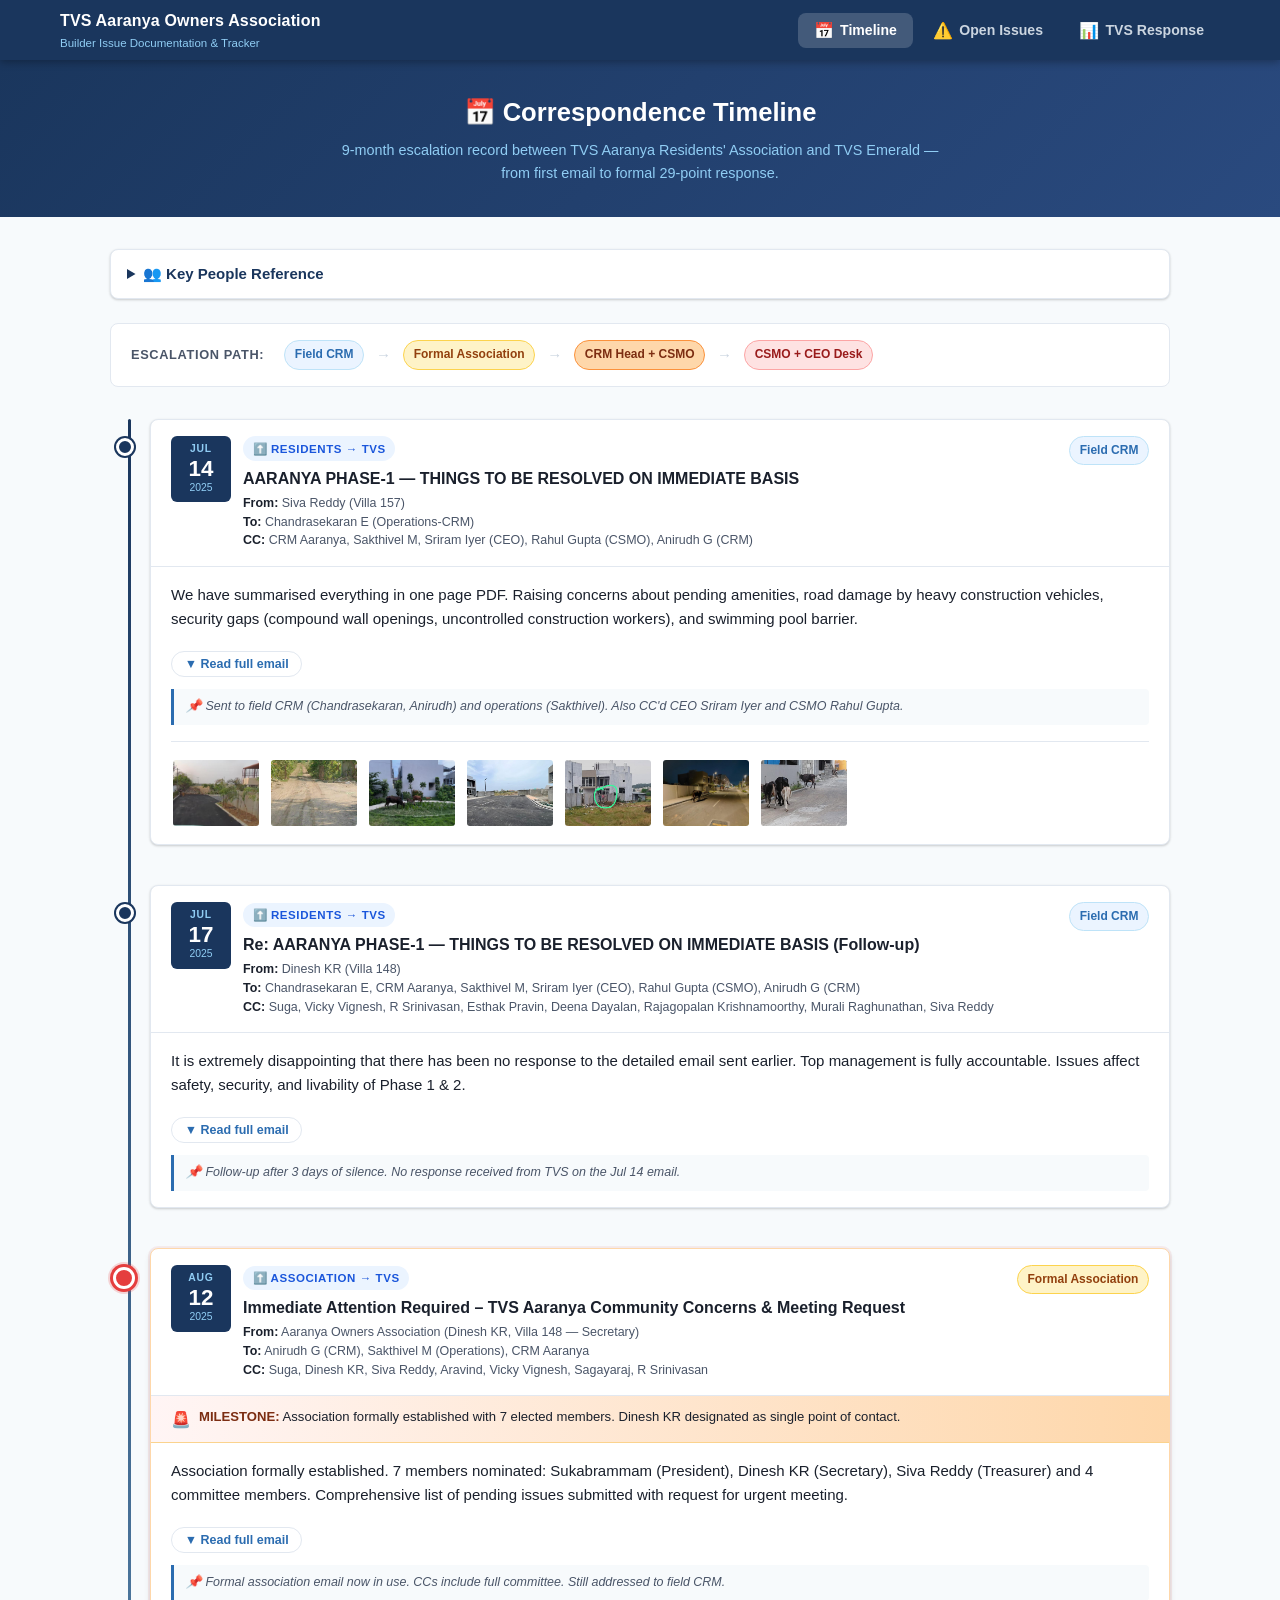
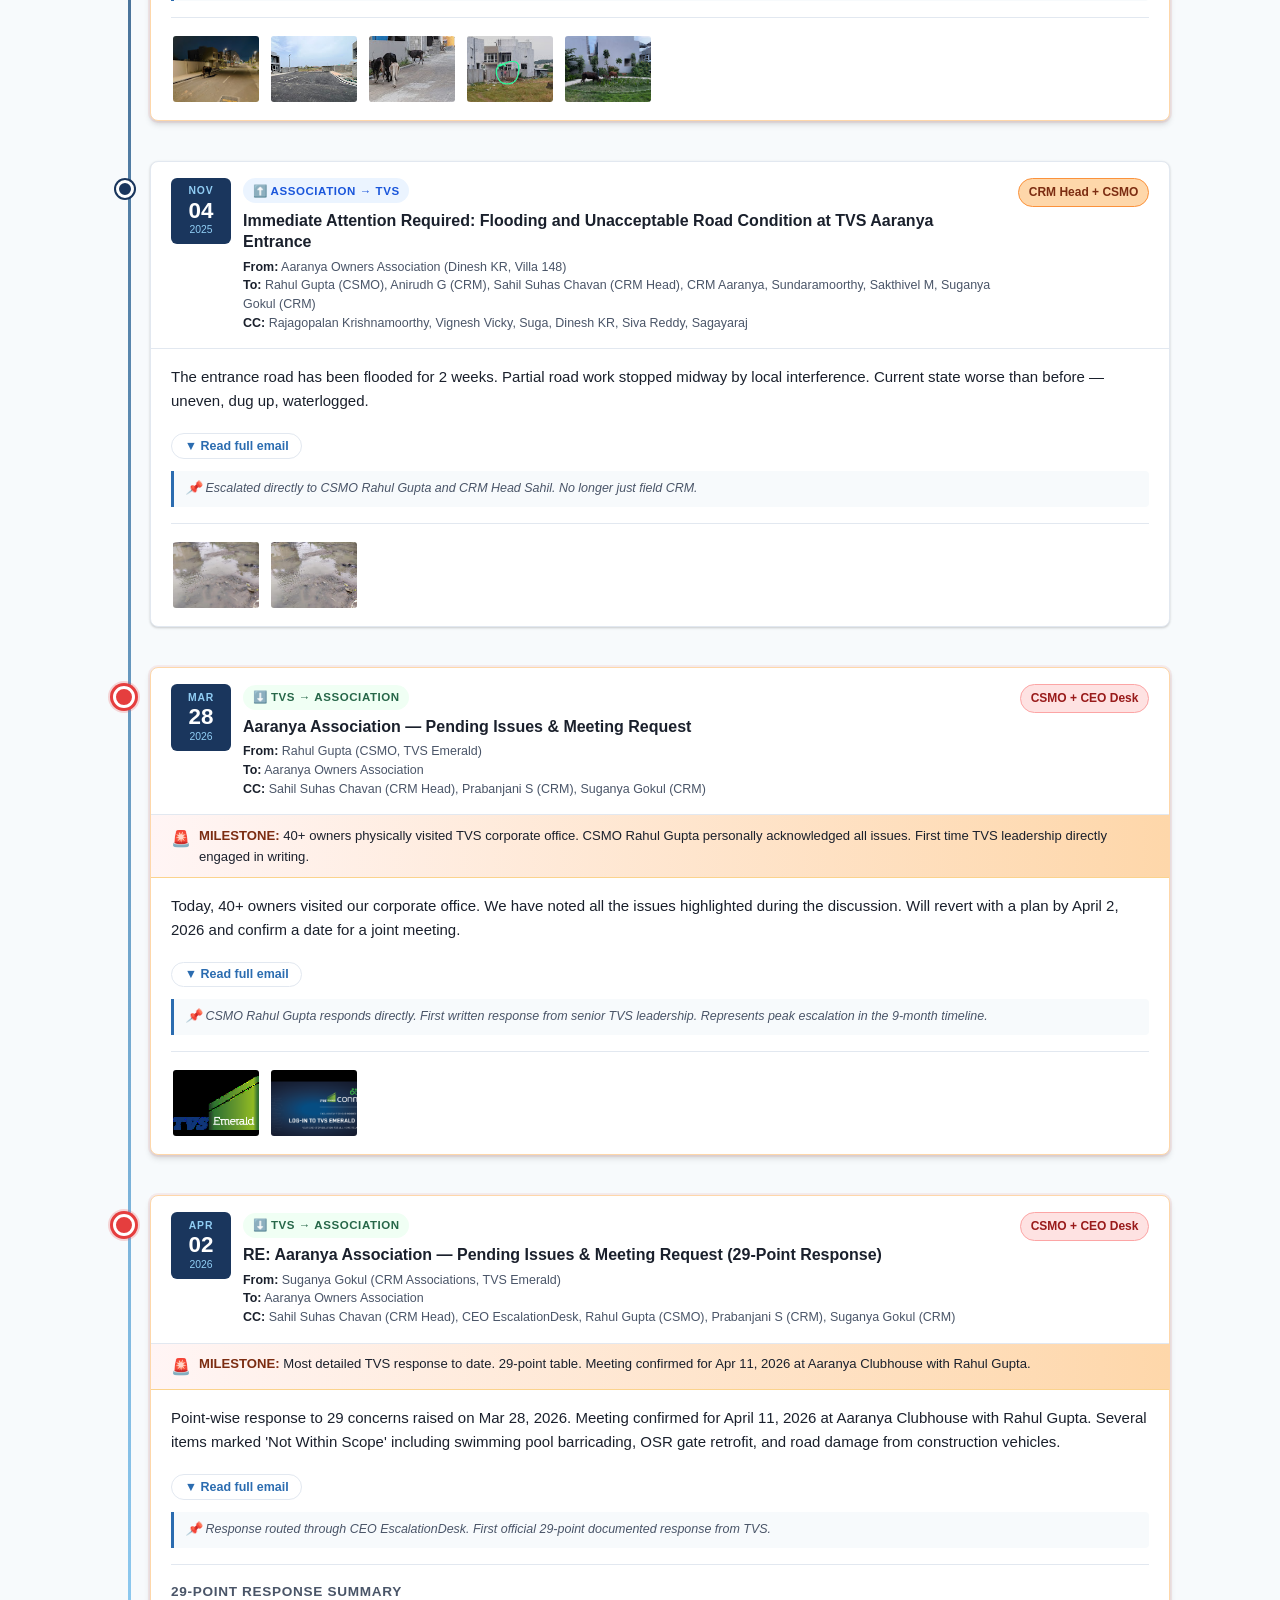
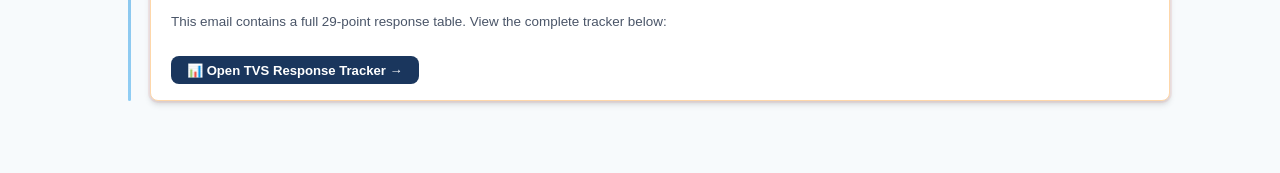
==== index.html @ 4ac0be0f "Initial site: TVS Aaranya Owners Association issue documentation - Email timeline view (6 emails, Ju" ====
<!DOCTYPE html>
<html lang="en">
<head>
  <meta charset="UTF-8">
  <meta name="viewport" content="width=device-width, initial-scale=1.0">
  <title>TVS Aaranya Owners Association — Issue Documentation</title>
  <meta name="description" content="Documentation of ongoing issues between TVS Aaranya Villa Owners Association and TVS Emerald (builder/developer).">
  <link rel="stylesheet" href="css/styles.css">
</head>
<body>

<!-- ═══════════════════════════════════════════════
     HEADER / NAVIGATION
═══════════════════════════════════════════════ -->
<header id="site-header">
  <div class="header-inner">
    <div class="site-logo">
      <span class="title">TVS Aaranya Owners Association</span>
      <span class="subtitle">Builder Issue Documentation &amp; Tracker</span>
    </div>
    <nav class="nav-tabs">
      <button class="nav-tab active" data-view="timeline-view">
        <span class="tab-icon">📅</span>
        <span class="tab-label">Timeline</span>
      </button>
      <button class="nav-tab" data-view="issues-view">
        <span class="tab-icon">⚠️</span>
        <span class="tab-label">Open Issues</span>
      </button>
      <button class="nav-tab" data-view="tracker-view">
        <span class="tab-icon">📊</span>
        <span class="tab-label">TVS Response</span>
      </button>
    </nav>
  </div>
</header>

<!-- ═══════════════════════════════════════════════
     VIEW 1: EMAIL TIMELINE
═══════════════════════════════════════════════ -->
<div id="timeline-view" class="view active">
  <div class="section-header">
    <h1>📅 Correspondence Timeline</h1>
    <p>9-month escalation record between TVS Aaranya Residents' Association and TVS Emerald — from first email to formal 29-point response.</p>
  </div>

  <div class="content-area">

    <!-- People Key -->
    <details style="margin-bottom:1.5rem;">
      <summary style="cursor:pointer;font-weight:700;color:var(--navy);padding:0.75rem 1rem;background:var(--white);border:1px solid var(--border);border-radius:var(--radius);box-shadow:var(--shadow);">
        👥 Key People Reference
      </summary>
      <div style="display:grid;grid-template-columns:1fr 1fr;gap:1rem;padding:1rem;background:var(--white);border:1px solid var(--border);border-top:none;border-radius:0 0 var(--radius) var(--radius);">
        <div>
          <p style="font-size:0.75rem;font-weight:700;text-transform:uppercase;letter-spacing:0.07em;color:var(--text-muted);margin-bottom:0.5rem;">TVS Emerald</p>
          <ul id="tvs-people-list" style="list-style:none;font-size:0.84rem;line-height:2;"></ul>
        </div>
        <div>
          <p style="font-size:0.75rem;font-weight:700;text-transform:uppercase;letter-spacing:0.07em;color:var(--text-muted);margin-bottom:0.5rem;">Aaranya Owners Association</p>
          <ul id="assoc-people-list" style="list-style:none;font-size:0.84rem;line-height:2;"></ul>
        </div>
      </div>
    </details>

    <!-- Escalation legend -->
    <div class="escalation-legend" id="escalation-legend"></div>

    <!-- Timeline entries -->
    <div class="timeline" id="timeline-container">
      <div class="empty-state">Loading timeline…</div>
    </div>

  </div>
</div>

<!-- ═══════════════════════════════════════════════
     VIEW 2: OPEN ISSUES
═══════════════════════════════════════════════ -->
<div id="issues-view" class="view">
  <div class="section-header">
    <h1>⚠️ Current Open Issues</h1>
    <p>11 documented issues with problem statements, requested fixes, photographic evidence, and TVS Emerald's official response status (Apr 2, 2026). Items with ⚠️ indicate broken commitments or position reversals.</p>
  </div>

  <div class="content-area">

    <!-- Legend -->
    <div style="display:flex;flex-wrap:wrap;gap:0.5rem;margin-bottom:1.5rem;align-items:center;">
      <span style="font-size:0.78rem;font-weight:700;color:var(--text-muted);text-transform:uppercase;letter-spacing:0.05em;">Status Key:</span>
      <span class="status-pill pill-completed">✅ Completed</span>
      <span class="status-pill pill-scheduled">📅 Scheduled</span>
      <span class="status-pill pill-pending">❓ To Be Confirmed</span>
      <span class="status-pill pill-rejected">🚫 Not Within Scope</span>
      <span style="background:#fff5f5;border:1.5px solid #fc8181;padding:0.15rem 0.5rem;border-radius:4px;font-size:0.72rem;font-weight:700;color:var(--red);">⚠️ Reversal Flag</span>
    </div>

    <div id="issues-container">
      <div class="empty-state">Loading issues…</div>
    </div>

  </div>
</div>

<!-- ═══════════════════════════════════════════════
     VIEW 3: TVS RESPONSE TRACKER
═══════════════════════════════════════════════ -->
<div id="tracker-view" class="view">
  <div class="section-header">
    <h1>📊 TVS Emerald — Official 29-Point Response Tracker</h1>
    <p id="tracker-response-date">Loading…</p>
  </div>

  <div class="content-area">

    <!-- Stats bar -->
    <div class="stats-bar">
      <div class="stat-item">
        <span class="stat-dot" style="background:var(--navy)"></span>
        <span class="stat-num" id="stat-total">—</span>
        <span class="stat-label">Total</span>
      </div>
      <div class="stat-item">
        <span class="stat-dot completed"></span>
        <span class="stat-num" id="stat-completed">—</span>
        <span class="stat-label">Completed</span>
      </div>
      <div class="stat-item">
        <span class="stat-dot scheduled"></span>
        <span class="stat-num" id="stat-scheduled">—</span>
        <span class="stat-label">Scheduled</span>
      </div>
      <div class="stat-item">
        <span class="stat-dot pending"></span>
        <span class="stat-num" id="stat-pending">—</span>
        <span class="stat-label">To Be Confirmed</span>
      </div>
      <div class="stat-item">
        <span class="stat-dot rejected"></span>
        <span class="stat-num" id="stat-rejected">—</span>
        <span class="stat-label">Rejected / Not In Scope</span>
      </div>
    </div>

    <!-- Filter controls -->
    <div class="tracker-controls">
      <span style="font-size:0.78rem;font-weight:700;color:var(--text-muted);text-transform:uppercase;letter-spacing:0.05em;">Filter:</span>
      <button class="filter-btn active" data-filter="all">All (29)</button>
      <button class="filter-btn filter-completed" data-filter="completed">✅ Completed</button>
      <button class="filter-btn filter-scheduled" data-filter="scheduled">📅 Scheduled</button>
      <button class="filter-btn filter-pending" data-filter="pending">❓ To Be Confirmed</button>
      <button class="filter-btn filter-rejected" data-filter="rejected">🚫 Not Within Scope</button>
    </div>

    <!-- Reversal callout -->
    <div style="background:var(--red-bg);border:1.5px solid var(--red-border);border-radius:var(--radius);padding:0.85rem 1rem;margin-bottom:1.25rem;font-size:0.85rem;line-height:1.6;">
      <strong style="color:var(--red);">⚠️ Reversal Items (5):</strong> Items #9 (Compound wall height), #16 (Swimming pool barricading), #26 (Construction vehicle road damage), #27 (OSR gate retrofit), #28 (OSR 2 park fencing) — all marked Not Within Scope despite being previously discussed, acknowledged, or explicitly agreed in meetings. Rows are highlighted in red below.
    </div>

    <!-- Table -->
    <div class="tracker-table-wrap">
      <table class="tracker-table">
        <thead>
          <tr>
            <th class="sortable" data-col="slNo" style="width:50px;">Sl.No <span class="sort-icon">⇅</span></th>
            <th class="sortable" data-col="concern">Concern <span class="sort-icon">⇅</span></th>
            <th>TVS Response</th>
            <th class="sortable" data-col="timeline" style="width:130px;">Timeline <span class="sort-icon">⇅</span></th>
            <th class="sortable" data-col="status" style="width:150px;">Status <span class="sort-icon">⇅</span></th>
          </tr>
        </thead>
        <tbody id="tracker-tbody">
          <tr><td colspan="5" class="empty-state">Loading tracker…</td></tr>
        </tbody>
      </table>
    </div>

    <div style="margin-top:1.25rem;font-size:0.78rem;color:var(--text-muted);font-style:italic;">
      Response from: Suganya Gokul, CRM Associations, TVS Emerald | 📍 4th Floor, Ispahani Centre, Nungambakkam High Rd, Chennai 600034 | 📞 +91 9677032200
    </div>

  </div>
</div>

<!-- ═══════════════════════════════════════════════
     LIGHTBOX
═══════════════════════════════════════════════ -->
<div class="lightbox-overlay" id="lightbox">
  <button class="lightbox-close" id="lb-close" aria-label="Close">✕</button>
  <button class="lightbox-nav lightbox-prev" id="lb-prev" aria-label="Previous">‹</button>
  <img class="lightbox-img" id="lb-img" src="" alt="Photo">
  <p class="lightbox-caption" id="lb-caption"></p>
  <button class="lightbox-nav lightbox-next" id="lb-next" aria-label="Next">›</button>
</div>

<!-- ═══════════════════════════════════════════════
     SCRIPTS
═══════════════════════════════════════════════ -->
<script src="js/app.js"></script>
<script src="js/timeline.js"></script>
<script src="js/issues.js"></script>
<script src="js/tracker.js"></script>
<script>
  // Initialize all modules on load
  window.addEventListener('DOMContentLoaded', () => {
    initTimeline();
    initIssues();
    initTracker();
  });
</script>

</body>
</html>
---- css/styles.css ----
/* =====================================================
   TVS Aaranya Owners Association — Issue Documentation
   ===================================================== */

:root {
  --navy: #1a365d;
  --navy-light: #2a4a7f;
  --navy-dark: #0f2440;
  --blue-accent: #2b6cb0;
  --teal: #2c7a7b;
  --green: #276749;
  --green-bg: #f0fff4;
  --green-border: #68d391;
  --blue-bg: #ebf8ff;
  --blue-border: #63b3ed;
  --yellow-bg: #fffbeb;
  --yellow-border: #f6ad55;
  --red: #c53030;
  --red-bg: #fff5f5;
  --red-border: #fc8181;
  --orange: #c05621;
  --orange-bg: #fffaf0;
  --orange-border: #fbd38d;
  --text: #1a202c;
  --text-muted: #4a5568;
  --text-light: #718096;
  --border: #e2e8f0;
  --bg: #f7fafc;
  --white: #ffffff;
  --shadow: 0 1px 3px rgba(0,0,0,0.12), 0 1px 2px rgba(0,0,0,0.08);
  --shadow-md: 0 4px 6px rgba(0,0,0,0.1), 0 2px 4px rgba(0,0,0,0.06);
  --shadow-lg: 0 10px 15px rgba(0,0,0,0.1), 0 4px 6px rgba(0,0,0,0.05);
  --radius: 8px;
  --font: -apple-system, BlinkMacSystemFont, 'Segoe UI', Roboto, 'Helvetica Neue', Arial, sans-serif;
}

*, *::before, *::after { box-sizing: border-box; margin: 0; padding: 0; }

html { scroll-behavior: smooth; }

body {
  font-family: var(--font);
  font-size: 15px;
  line-height: 1.6;
  color: var(--text);
  background: var(--bg);
}

/* ── HEADER / NAV ── */
#site-header {
  position: sticky;
  top: 0;
  z-index: 100;
  background: var(--navy);
  box-shadow: 0 2px 8px rgba(0,0,0,0.3);
}

.header-inner {
  max-width: 1200px;
  margin: 0 auto;
  padding: 0 1.25rem;
  display: flex;
  align-items: center;
  gap: 1.5rem;
  min-height: 60px;
}

.site-logo {
  display: flex;
  flex-direction: column;
  flex-shrink: 0;
}

.site-logo .title {
  font-size: 1rem;
  font-weight: 700;
  color: #fff;
  white-space: nowrap;
  letter-spacing: 0.01em;
}

.site-logo .subtitle {
  font-size: 0.72rem;
  color: #90cdf4;
  white-space: nowrap;
}

.nav-tabs {
  display: flex;
  gap: 0.25rem;
  margin-left: auto;
}

.nav-tab {
  display: flex;
  align-items: center;
  gap: 0.4rem;
  padding: 0.5rem 1rem;
  border-radius: var(--radius);
  font-size: 0.88rem;
  font-weight: 600;
  color: #cbd5e0;
  cursor: pointer;
  border: none;
  background: transparent;
  transition: background 0.15s, color 0.15s;
  white-space: nowrap;
}

.nav-tab:hover { background: rgba(255,255,255,0.1); color: #fff; }
.nav-tab.active { background: rgba(255,255,255,0.18); color: #fff; }
.nav-tab .tab-icon { font-size: 1rem; }

/* ── VIEWS ── */
.view { display: none; }
.view.active { display: block; }

/* ── PAGE SECTIONS ── */
.section-header {
  background: linear-gradient(135deg, var(--navy) 0%, var(--navy-light) 100%);
  color: #fff;
  padding: 2rem 1.25rem;
  text-align: center;
}

.section-header h1 { font-size: 1.6rem; font-weight: 700; margin-bottom: 0.4rem; }
.section-header p { color: #90cdf4; font-size: 0.9rem; max-width: 600px; margin: 0 auto; }

.content-area { max-width: 1100px; margin: 0 auto; padding: 2rem 1.25rem; }

/* ── TIMELINE ── */
.escalation-legend {
  background: var(--white);
  border: 1px solid var(--border);
  border-radius: var(--radius);
  padding: 1rem 1.25rem;
  margin-bottom: 2rem;
  display: flex;
  flex-wrap: wrap;
  gap: 0.75rem;
  align-items: center;
}

.escalation-legend .legend-title {
  font-size: 0.8rem;
  font-weight: 700;
  color: var(--text-muted);
  text-transform: uppercase;
  letter-spacing: 0.05em;
  margin-right: 0.5rem;
}

.esc-badge {
  display: inline-flex;
  align-items: center;
  gap: 0.3rem;
  padding: 0.25rem 0.6rem;
  border-radius: 999px;
  font-size: 0.75rem;
  font-weight: 600;
}

.esc-1 { background: #ebf4ff; color: #2b6cb0; border: 1px solid #bee3f8; }
.esc-2 { background: #fef3c7; color: #92400e; border: 1px solid #fcd34d; }
.esc-3 { background: #fed7aa; color: #7c2d12; border: 1px solid #fb923c; }
.esc-4 { background: #fee2e2; color: #991b1b; border: 1px solid #fca5a5; }

.timeline {
  position: relative;
  padding-left: 2.5rem;
}

.timeline::before {
  content: '';
  position: absolute;
  left: 1.1rem;
  top: 0;
  bottom: 0;
  width: 3px;
  background: linear-gradient(to bottom, var(--navy) 0%, #90cdf4 100%);
  border-radius: 2px;
}

.timeline-entry {
  position: relative;
  margin-bottom: 2.5rem;
}

.timeline-dot {
  position: absolute;
  left: -2.1rem;
  top: 1.2rem;
  width: 18px;
  height: 18px;
  border-radius: 50%;
  background: var(--navy);
  border: 3px solid var(--white);
  box-shadow: 0 0 0 2px var(--navy);
  z-index: 1;
}

.timeline-entry.milestone .timeline-dot {
  width: 22px;
  height: 22px;
  left: -2.3rem;
  background: #e53e3e;
  box-shadow: 0 0 0 3px #e53e3e, 0 0 0 5px rgba(229,62,62,0.2);
}

.timeline-card {
  background: var(--white);
  border: 1px solid var(--border);
  border-radius: var(--radius);
  box-shadow: var(--shadow);
  overflow: hidden;
  transition: box-shadow 0.2s;
}

.timeline-card:hover { box-shadow: var(--shadow-md); }

.timeline-entry.milestone .timeline-card {
  border-color: #fed7aa;
  box-shadow: 0 0 0 2px rgba(229,62,62,0.08), var(--shadow-md);
}

.card-header {
  padding: 1rem 1.25rem;
  border-bottom: 1px solid var(--border);
  display: flex;
  flex-wrap: wrap;
  gap: 0.75rem;
  align-items: flex-start;
}

.date-badge {
  display: inline-flex;
  flex-direction: column;
  align-items: center;
  background: var(--navy);
  color: #fff;
  padding: 0.35rem 0.6rem;
  border-radius: 6px;
  min-width: 60px;
  text-align: center;
  flex-shrink: 0;
}

.date-badge .month { font-size: 0.65rem; font-weight: 700; text-transform: uppercase; letter-spacing: 0.08em; color: #90cdf4; }
.date-badge .day { font-size: 1.4rem; font-weight: 800; line-height: 1; }
.date-badge .year { font-size: 0.65rem; color: #90cdf4; }

.card-meta { flex: 1; min-width: 200px; }

.direction-badge {
  display: inline-flex;
  align-items: center;
  gap: 0.3rem;
  padding: 0.2rem 0.6rem;
  border-radius: 999px;
  font-size: 0.72rem;
  font-weight: 700;
  text-transform: uppercase;
  letter-spacing: 0.05em;
  margin-bottom: 0.4rem;
}

.dir-residents { background: #ebf4ff; color: #1a56db; }
.dir-tvs { background: #f0fff4; color: #276749; }

.card-subject {
  font-size: 1rem;
  font-weight: 700;
  color: var(--text);
  line-height: 1.35;
  margin-bottom: 0.3rem;
}

.card-participants {
  font-size: 0.78rem;
  color: var(--text-muted);
  line-height: 1.5;
}

.card-participants span { font-weight: 600; color: var(--text); }

.escalation-indicator {
  align-self: flex-start;
  flex-shrink: 0;
}

.milestone-banner {
  background: linear-gradient(90deg, #fff5f5 0%, #fed7aa 100%);
  border-bottom: 1px solid #fbd38d;
  padding: 0.6rem 1.25rem;
  display: flex;
  align-items: flex-start;
  gap: 0.5rem;
  font-size: 0.82rem;
}

.milestone-banner .milestone-icon { font-size: 1rem; flex-shrink: 0; margin-top: 0.05rem; }
.milestone-banner strong { color: #7c2d12; }

.card-body { padding: 1rem 1.25rem; }

.email-preview { color: var(--text); margin-bottom: 0.75rem; }
.email-preview.collapsed { display: -webkit-box; -webkit-line-clamp: 3; -webkit-box-orient: vertical; overflow: hidden; }

.email-full { display: none; }
.email-full.open { display: block; }

.email-paragraph {
  margin-bottom: 0.75rem;
  font-size: 0.9rem;
  line-height: 1.65;
  color: var(--text);
}

.email-paragraph:last-child { margin-bottom: 0; }

.expand-btn {
  background: none;
  border: 1px solid var(--border);
  padding: 0.3rem 0.8rem;
  border-radius: 999px;
  font-size: 0.78rem;
  font-weight: 600;
  color: var(--blue-accent);
  cursor: pointer;
  transition: background 0.15s;
  margin-top: 0.5rem;
}

.expand-btn:hover { background: var(--blue-bg); }

.escalation-note {
  font-size: 0.78rem;
  color: var(--text-muted);
  font-style: italic;
  margin-top: 0.75rem;
  padding: 0.5rem 0.75rem;
  background: var(--bg);
  border-left: 3px solid var(--blue-accent);
  border-radius: 0 4px 4px 0;
}

/* Photo gallery */
.photo-gallery {
  display: flex;
  flex-wrap: wrap;
  gap: 0.5rem;
  margin-top: 1rem;
  padding-top: 1rem;
  border-top: 1px solid var(--border);
}

.photo-thumb {
  width: 90px;
  height: 70px;
  object-fit: cover;
  border-radius: 5px;
  cursor: pointer;
  border: 2px solid transparent;
  transition: border-color 0.15s, transform 0.15s;
}

.photo-thumb:hover { border-color: var(--blue-accent); transform: scale(1.05); }

/* APR 2 RESPONSE TABLE in timeline */
.response-table-preview {
  margin-top: 1rem;
  padding-top: 1rem;
  border-top: 1px solid var(--border);
}

.response-table-preview h4 {
  font-size: 0.85rem;
  font-weight: 700;
  color: var(--text-muted);
  text-transform: uppercase;
  letter-spacing: 0.05em;
  margin-bottom: 0.5rem;
}

.mini-table { width: 100%; border-collapse: collapse; font-size: 0.82rem; }
.mini-table th {
  background: var(--navy);
  color: #fff;
  padding: 0.5rem 0.6rem;
  text-align: left;
  font-weight: 600;
}

.mini-table td { padding: 0.45rem 0.6rem; border-bottom: 1px solid var(--border); vertical-align: top; }
.mini-table tr:last-child td { border-bottom: none; }
.mini-table tr:nth-child(even) td { background: var(--bg); }

.view-full-tracker {
  display: inline-flex;
  align-items: center;
  gap: 0.4rem;
  margin-top: 0.75rem;
  padding: 0.4rem 1rem;
  background: var(--navy);
  color: #fff;
  border: none;
  border-radius: var(--radius);
  font-size: 0.82rem;
  font-weight: 600;
  cursor: pointer;
  text-decoration: none;
  transition: background 0.15s;
}

.view-full-tracker:hover { background: var(--navy-light); }

/* ── ISSUES VIEW ── */
.issues-grid { display: grid; grid-template-columns: 1fr; gap: 1.5rem; }

.issue-card {
  background: var(--white);
  border: 1px solid var(--border);
  border-radius: var(--radius);
  box-shadow: var(--shadow);
  overflow: hidden;
}

.issue-card-header {
  padding: 0.9rem 1.25rem;
  background: var(--navy);
  color: #fff;
  display: flex;
  align-items: center;
  gap: 0.75rem;
}

.issue-number {
  display: flex;
  align-items: center;
  justify-content: center;
  width: 36px;
  height: 36px;
  background: rgba(255,255,255,0.2);
  border-radius: 50%;
  font-size: 1rem;
  font-weight: 800;
  flex-shrink: 0;
}

.issue-title { font-size: 1rem; font-weight: 700; line-height: 1.3; }
.issue-category {
  margin-left: auto;
  background: rgba(255,255,255,0.15);
  padding: 0.15rem 0.5rem;
  border-radius: 999px;
  font-size: 0.7rem;
  font-weight: 600;
  text-transform: uppercase;
  letter-spacing: 0.05em;
  flex-shrink: 0;
}

.issue-card-body { padding: 1.25rem; }

.problem-section, .fix-section { margin-bottom: 1rem; }

.section-label {
  font-size: 0.72rem;
  font-weight: 700;
  text-transform: uppercase;
  letter-spacing: 0.08em;
  color: var(--text-muted);
  margin-bottom: 0.35rem;
}

.problem-text { font-size: 0.9rem; line-height: 1.65; color: var(--text); }

.fix-box {
  background: var(--blue-bg);
  border: 1px solid var(--blue-border);
  border-radius: 6px;
  padding: 0.75rem 1rem;
  font-size: 0.88rem;
  line-height: 1.6;
  color: #1a365d;
}

.tvs-response-box {
  border-radius: 6px;
  padding: 0.75rem 1rem;
  font-size: 0.85rem;
  line-height: 1.6;
  margin-top: 1rem;
}

.tvs-response-box.status-completed { background: var(--green-bg); border: 1px solid var(--green-border); }
.tvs-response-box.status-scheduled { background: var(--blue-bg); border: 1px solid var(--blue-border); }
.tvs-response-box.status-pending { background: var(--yellow-bg); border: 1px solid var(--yellow-border); }
.tvs-response-box.status-rejected { background: var(--red-bg); border: 1px solid var(--red-border); }

.tvs-response-header {
  display: flex;
  align-items: center;
  gap: 0.5rem;
  margin-bottom: 0.4rem;
}

.tvs-response-header .tvs-label {
  font-size: 0.72rem;
  font-weight: 700;
  text-transform: uppercase;
  letter-spacing: 0.07em;
}

.status-pill {
  display: inline-flex;
  align-items: center;
  gap: 0.25rem;
  padding: 0.15rem 0.5rem;
  border-radius: 999px;
  font-size: 0.72rem;
  font-weight: 700;
}

.pill-completed { background: #c6f6d5; color: #276749; }
.pill-scheduled { background: #bee3f8; color: #1a56db; }
.pill-pending { background: #fef3c7; color: #92400e; }
.pill-rejected { background: #fed7d7; color: #c53030; }

.reversal-flag {
  background: #fff5f5;
  border: 2px solid #fc8181;
  border-radius: 6px;
  padding: 0.75rem 1rem;
  margin-top: 0.75rem;
  font-size: 0.84rem;
  line-height: 1.6;
  color: var(--red);
}

.reversal-flag .reversal-header {
  display: flex;
  align-items: center;
  gap: 0.4rem;
  font-weight: 700;
  margin-bottom: 0.3rem;
  font-size: 0.85rem;
}

.reversal-flag .reversal-icon { font-size: 1rem; }

/* ── TRACKER VIEW ── */
.tracker-controls {
  display: flex;
  flex-wrap: wrap;
  gap: 0.75rem;
  align-items: center;
  margin-bottom: 1.5rem;
}

.filter-btn {
  padding: 0.4rem 0.9rem;
  border-radius: 999px;
  border: 1.5px solid var(--border);
  background: var(--white);
  font-size: 0.82rem;
  font-weight: 600;
  cursor: pointer;
  transition: all 0.15s;
  color: var(--text-muted);
}

.filter-btn:hover { border-color: var(--blue-accent); color: var(--blue-accent); }
.filter-btn.active { background: var(--navy); border-color: var(--navy); color: #fff; }
.filter-btn.filter-completed.active { background: var(--green); border-color: var(--green); }
.filter-btn.filter-scheduled.active { background: var(--blue-accent); border-color: var(--blue-accent); }
.filter-btn.filter-pending.active { background: #d97706; border-color: #d97706; }
.filter-btn.filter-rejected.active { background: var(--red); border-color: var(--red); }

.stats-bar {
  display: flex;
  flex-wrap: wrap;
  gap: 0.75rem;
  margin-bottom: 1.5rem;
  padding: 0.9rem 1.1rem;
  background: var(--white);
  border: 1px solid var(--border);
  border-radius: var(--radius);
  box-shadow: var(--shadow);
}

.stat-item {
  display: flex;
  align-items: center;
  gap: 0.4rem;
  font-size: 0.85rem;
}

.stat-dot {
  width: 10px;
  height: 10px;
  border-radius: 50%;
  flex-shrink: 0;
}

.stat-dot.completed { background: var(--green); }
.stat-dot.scheduled { background: var(--blue-accent); }
.stat-dot.pending { background: #d97706; }
.stat-dot.rejected { background: var(--red); }

.stat-num { font-weight: 800; font-size: 1.1rem; }
.stat-label { color: var(--text-muted); }

.tracker-table-wrap { overflow-x: auto; border-radius: var(--radius); border: 1px solid var(--border); box-shadow: var(--shadow); }

.tracker-table {
  width: 100%;
  border-collapse: collapse;
  background: var(--white);
  font-size: 0.85rem;
}

.tracker-table thead th {
  background: var(--navy);
  color: #fff;
  padding: 0.7rem 0.9rem;
  text-align: left;
  font-weight: 700;
  font-size: 0.8rem;
  text-transform: uppercase;
  letter-spacing: 0.04em;
  position: sticky;
  top: 60px;
  white-space: nowrap;
}

.tracker-table thead th.sortable { cursor: pointer; user-select: none; }
.tracker-table thead th.sortable:hover { background: var(--navy-light); }
.sort-icon { margin-left: 0.3rem; opacity: 0.6; font-size: 0.75rem; }

.tracker-table tbody tr { transition: background 0.1s; }
.tracker-table tbody tr:hover td { background: #f0f4f8; }
.tracker-table tbody td { padding: 0.65rem 0.9rem; border-bottom: 1px solid var(--border); vertical-align: top; line-height: 1.5; }
.tracker-table tbody tr:last-child td { border-bottom: none; }

.tracker-table td.col-no { width: 40px; font-weight: 700; color: var(--text-muted); text-align: center; }
.tracker-table td.col-concern { font-weight: 600; color: var(--text); }
.tracker-table td.col-response { color: var(--text-muted); max-width: 300px; }
.tracker-table td.col-timeline { white-space: nowrap; color: var(--text-muted); font-size: 0.8rem; }

.tracker-row.status-completed td { }
.tracker-row.status-rejected td.col-no { border-left: 3px solid var(--red); }
.tracker-row.has-reversal td { background: #fff5f5 !important; }
.tracker-row.has-reversal td.col-no { border-left: 3px solid var(--red); }

.reversal-mini {
  display: inline-flex;
  align-items: center;
  gap: 0.25rem;
  background: #fed7d7;
  color: var(--red);
  padding: 0.15rem 0.45rem;
  border-radius: 4px;
  font-size: 0.7rem;
  font-weight: 700;
  margin-top: 0.3rem;
}

.issue-link {
  display: inline-flex;
  align-items: center;
  gap: 0.2rem;
  font-size: 0.75rem;
  color: var(--blue-accent);
  text-decoration: none;
  cursor: pointer;
  margin-top: 0.2rem;
  font-weight: 600;
}

.issue-link:hover { text-decoration: underline; }

.tracker-row[hidden] { display: none; }

/* ── EVIDENCE GALLERY ── */
.evidence-gallery-section {
  margin-top: 3rem;
  padding-top: 2rem;
  border-top: 2px solid var(--border);
}

.evidence-gallery-section h2 {
  font-size: 1.2rem;
  font-weight: 700;
  color: var(--navy);
  margin-bottom: 0.5rem;
}

.evidence-gallery-section p {
  color: var(--text-muted);
  font-size: 0.88rem;
  margin-bottom: 1.25rem;
}

.evidence-grid {
  display: grid;
  grid-template-columns: repeat(auto-fill, minmax(140px, 1fr));
  gap: 0.75rem;
}

.evidence-thumb {
  width: 100%;
  aspect-ratio: 4/3;
  object-fit: cover;
  border-radius: 6px;
  cursor: pointer;
  border: 2px solid transparent;
  transition: border-color 0.15s, transform 0.15s;
}

.evidence-thumb:hover { border-color: var(--blue-accent); transform: scale(1.03); }

/* ── LIGHTBOX ── */
.lightbox-overlay {
  display: none;
  position: fixed;
  inset: 0;
  background: rgba(0,0,0,0.9);
  z-index: 1000;
  align-items: center;
  justify-content: center;
  flex-direction: column;
}

.lightbox-overlay.open { display: flex; }

.lightbox-img {
  max-width: 92vw;
  max-height: 85vh;
  object-fit: contain;
  border-radius: 4px;
  box-shadow: 0 20px 60px rgba(0,0,0,0.5);
}

.lightbox-caption {
  color: rgba(255,255,255,0.8);
  font-size: 0.85rem;
  margin-top: 0.75rem;
  text-align: center;
  max-width: 90vw;
}

.lightbox-close {
  position: absolute;
  top: 1rem;
  right: 1.25rem;
  background: rgba(255,255,255,0.15);
  border: none;
  color: #fff;
  font-size: 1.5rem;
  width: 40px;
  height: 40px;
  border-radius: 50%;
  cursor: pointer;
  display: flex;
  align-items: center;
  justify-content: center;
  transition: background 0.15s;
}

.lightbox-close:hover { background: rgba(255,255,255,0.3); }

.lightbox-nav {
  position: absolute;
  top: 50%;
  transform: translateY(-50%);
  background: rgba(255,255,255,0.15);
  border: none;
  color: #fff;
  font-size: 1.5rem;
  width: 48px;
  height: 48px;
  border-radius: 50%;
  cursor: pointer;
  display: flex;
  align-items: center;
  justify-content: center;
  transition: background 0.15s;
}

.lightbox-nav:hover { background: rgba(255,255,255,0.3); }
.lightbox-prev { left: 1rem; }
.lightbox-next { right: 1rem; }

/* ── BADGES / MISC ── */
.raised-since {
  display: inline-flex;
  align-items: center;
  gap: 0.25rem;
  font-size: 0.72rem;
  color: var(--text-light);
  margin-top: 0.5rem;
}

.divider { height: 1px; background: var(--border); margin: 1rem 0; }

.empty-state {
  padding: 3rem 1rem;
  text-align: center;
  color: var(--text-muted);
}

/* ── PRINT STYLES ── */
@media print {
  #site-header { position: relative; }
  .nav-tabs { display: none; }
  .view { display: block !important; page-break-after: always; }
  .lightbox-overlay { display: none !important; }
  .expand-btn { display: none; }
  .email-preview.collapsed { display: block; -webkit-line-clamp: unset; }
  .email-full { display: block !important; }
  .tracker-table thead th { background: var(--navy) !important; color: #000 !important; }
  body { font-size: 11pt; }
}

/* ── RESPONSIVE ── */
@media (max-width: 768px) {
  .header-inner { padding: 0 1rem; }
  .site-logo .title { font-size: 0.88rem; }
  .nav-tab { padding: 0.4rem 0.6rem; font-size: 0.78rem; }
  .nav-tab .tab-label { display: none; }
  .timeline { padding-left: 1.75rem; }
  .card-header { flex-direction: column; }
  .escalation-indicator { align-self: flex-start; }
  .content-area { padding: 1.25rem 1rem; }
  .photo-thumb { width: 75px; height: 60px; }
  .tracker-table { font-size: 0.78rem; }
  .tracker-table td.col-response { max-width: 180px; }
}

@media (max-width: 480px) {
  .section-header h1 { font-size: 1.2rem; }
  .nav-tab .tab-icon { font-size: 1.1rem; }
  .stats-bar { gap: 0.5rem; }
  .stat-num { font-size: 0.95rem; }
}
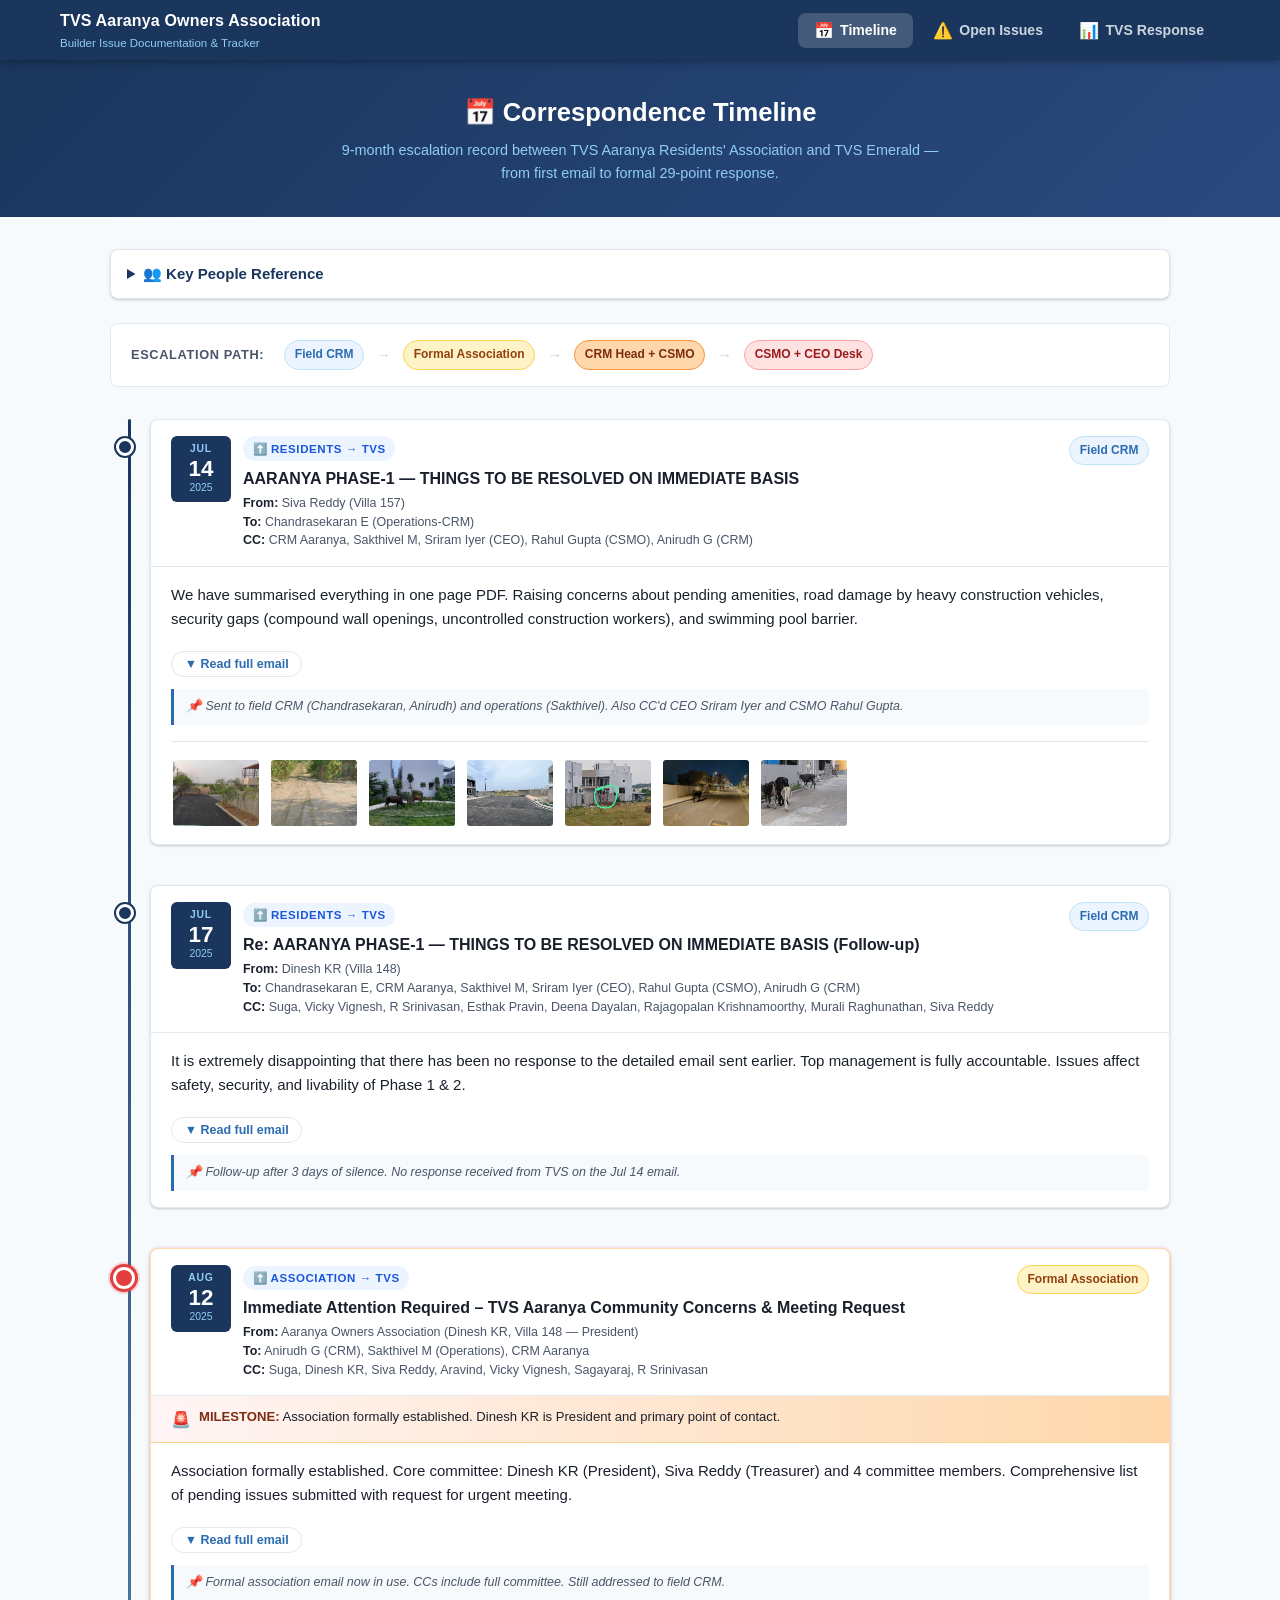
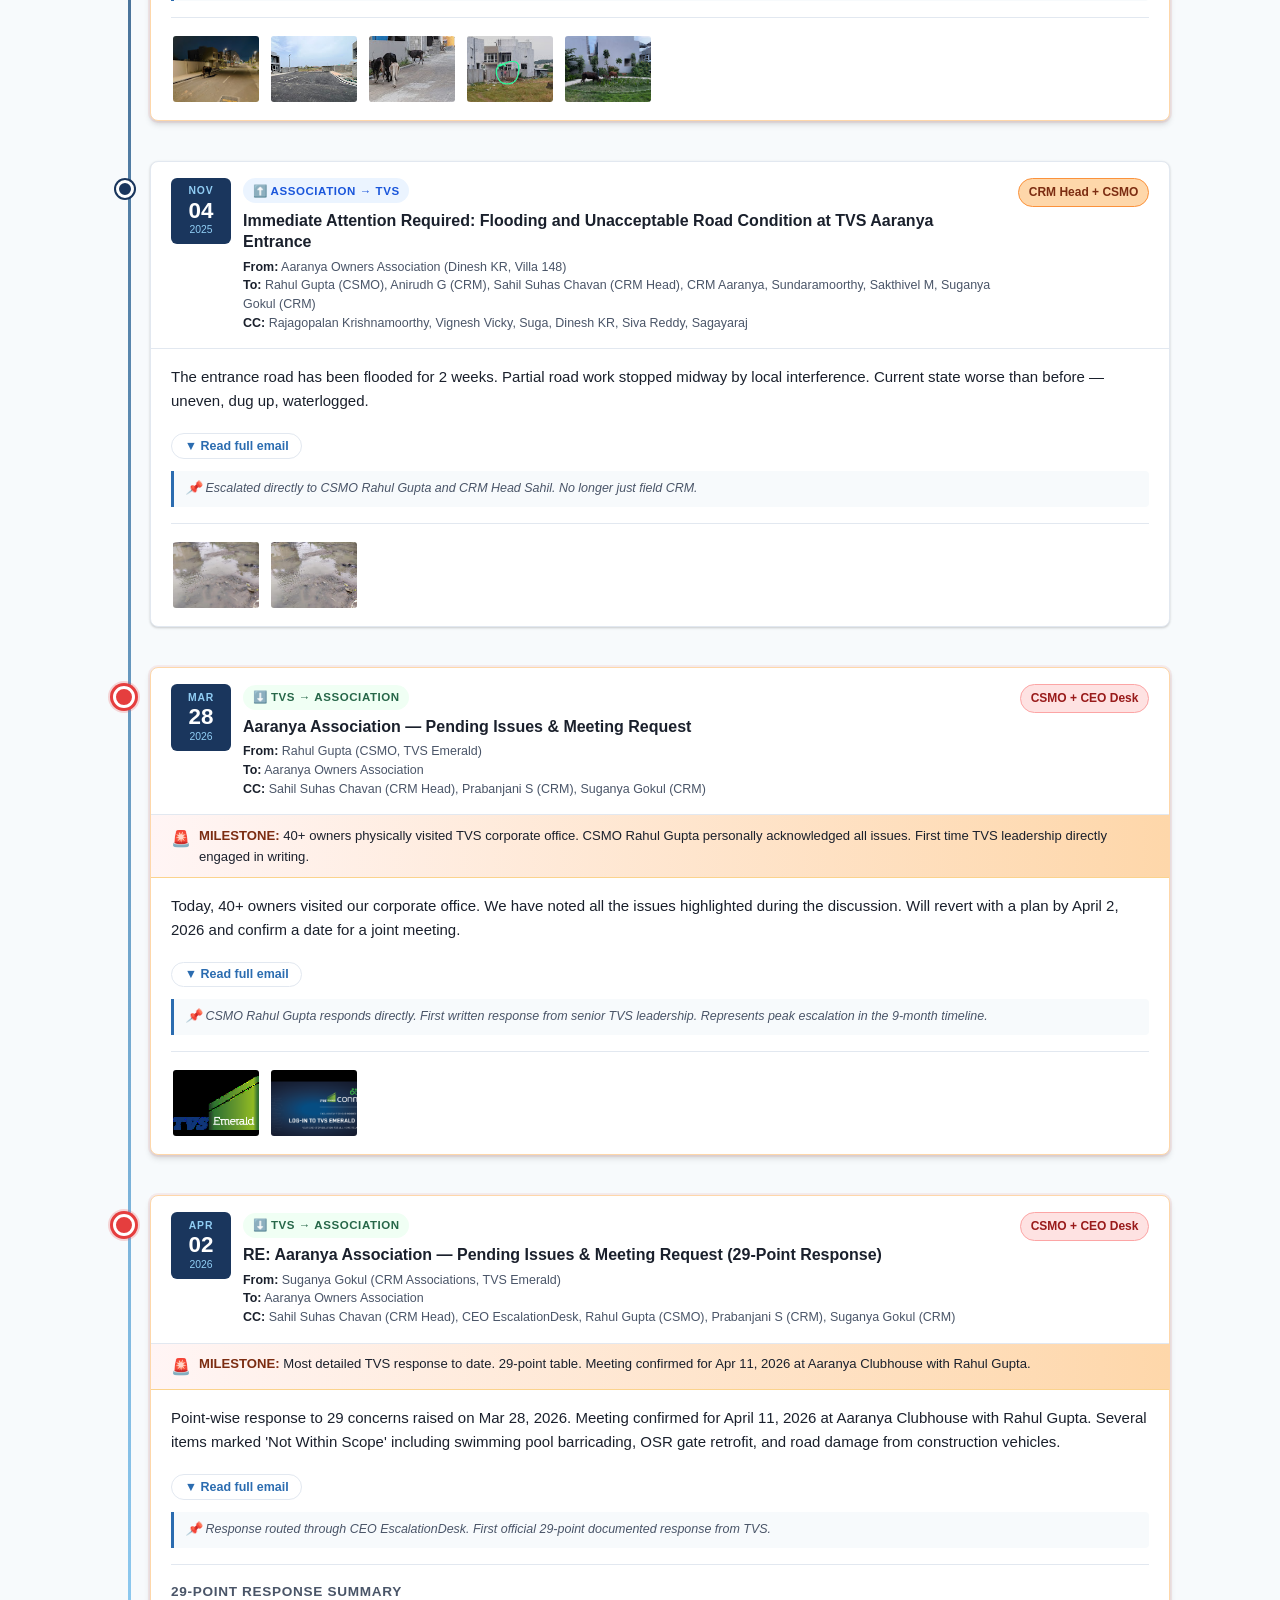
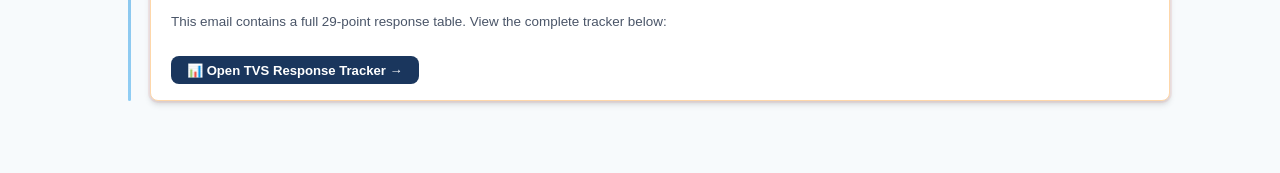
==== commit b2cd1ab3: "Update association & TVS people list - Dinesh KR is now President (removed Sukabrammam) - Renamed gr" ====
--- a/index.html
+++ b/index.html
@@ -53,11 +53,11 @@
       </summary>
       <div style="display:grid;grid-template-columns:1fr 1fr;gap:1rem;padding:1rem;background:var(--white);border:1px solid var(--border);border-top:none;border-radius:0 0 var(--radius) var(--radius);">
         <div>
-          <p style="font-size:0.75rem;font-weight:700;text-transform:uppercase;letter-spacing:0.07em;color:var(--text-muted);margin-bottom:0.5rem;">TVS Emerald</p>
+          <p id="tvs-people-heading" style="font-size:0.75rem;font-weight:700;text-transform:uppercase;letter-spacing:0.07em;color:var(--text-muted);margin-bottom:0.5rem;">TVS Emerald</p>
           <ul id="tvs-people-list" style="list-style:none;font-size:0.84rem;line-height:2;"></ul>
         </div>
         <div>
-          <p style="font-size:0.75rem;font-weight:700;text-transform:uppercase;letter-spacing:0.07em;color:var(--text-muted);margin-bottom:0.5rem;">Aaranya Owners Association</p>
+          <p id="assoc-people-heading" style="font-size:0.75rem;font-weight:700;text-transform:uppercase;letter-spacing:0.07em;color:var(--text-muted);margin-bottom:0.5rem;">Aaranya Owners Association</p>
           <ul id="assoc-people-list" style="list-style:none;font-size:0.84rem;line-height:2;"></ul>
         </div>
       </div>
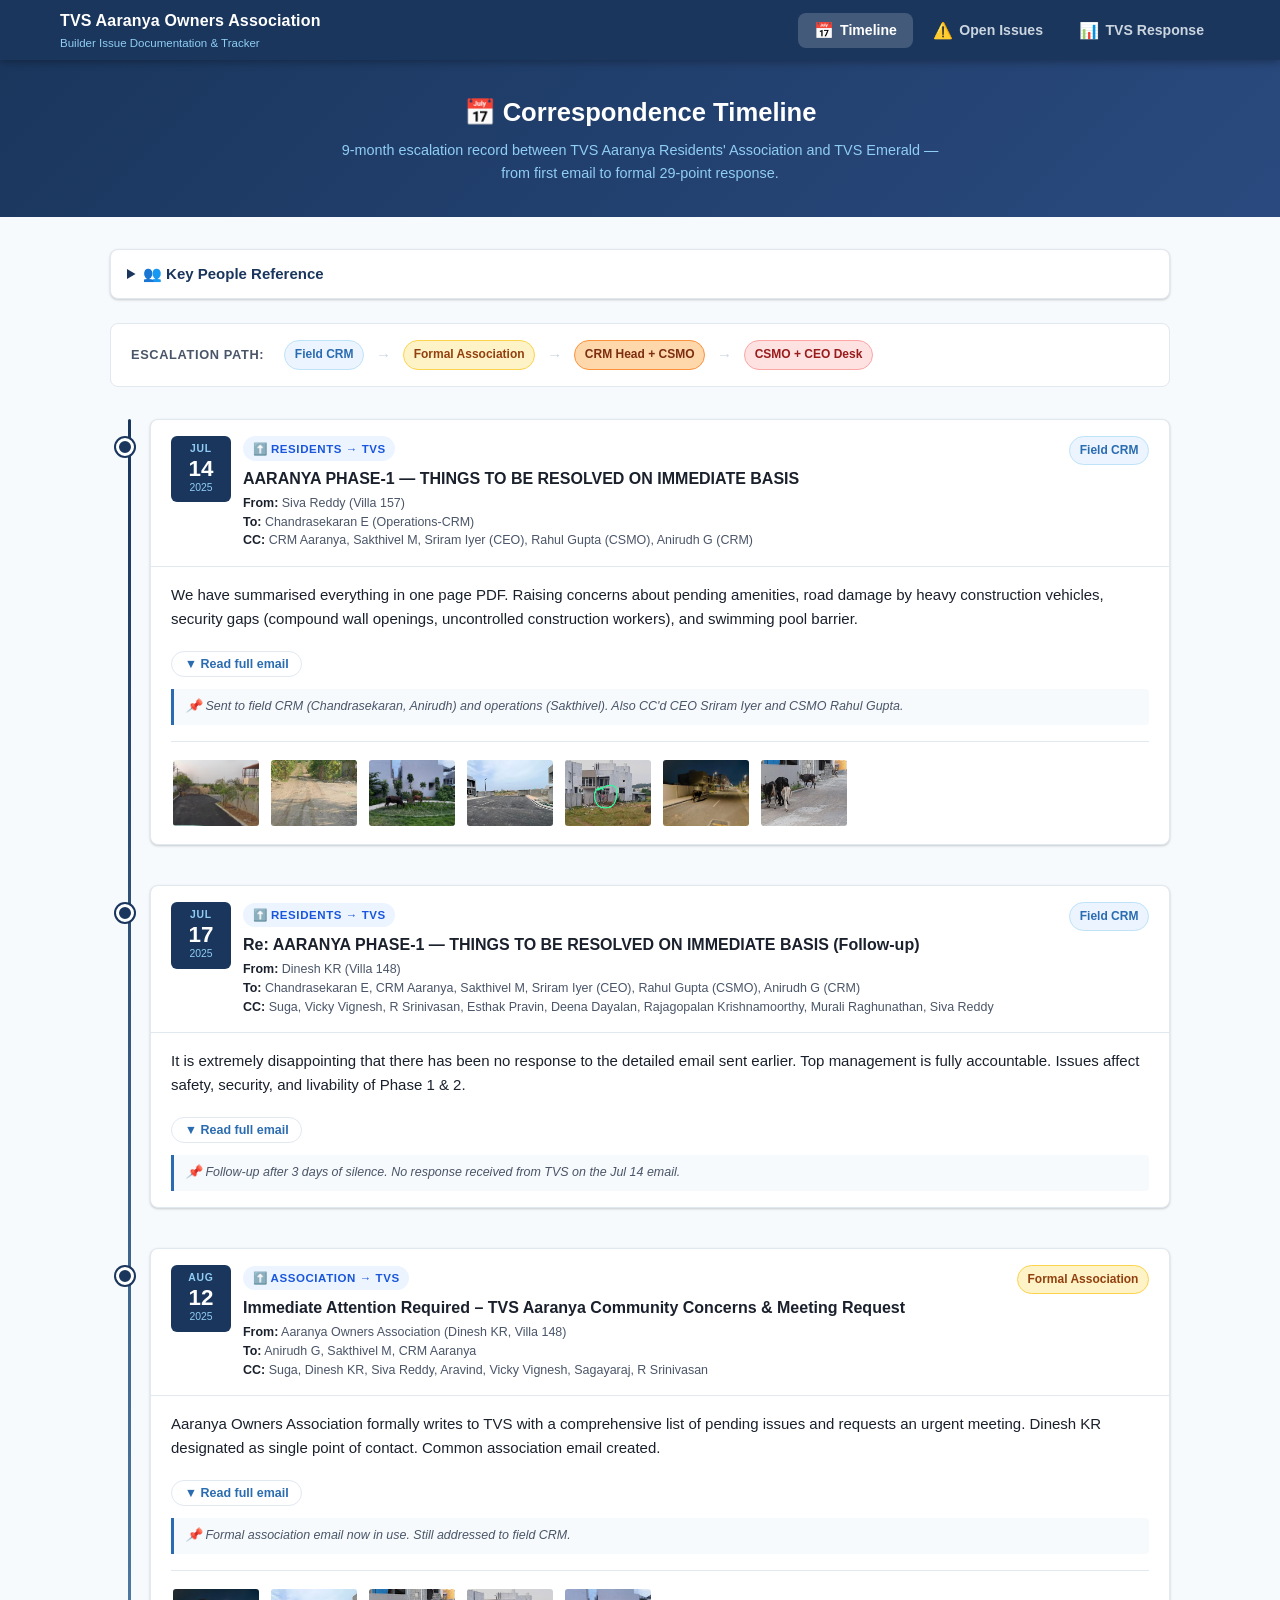
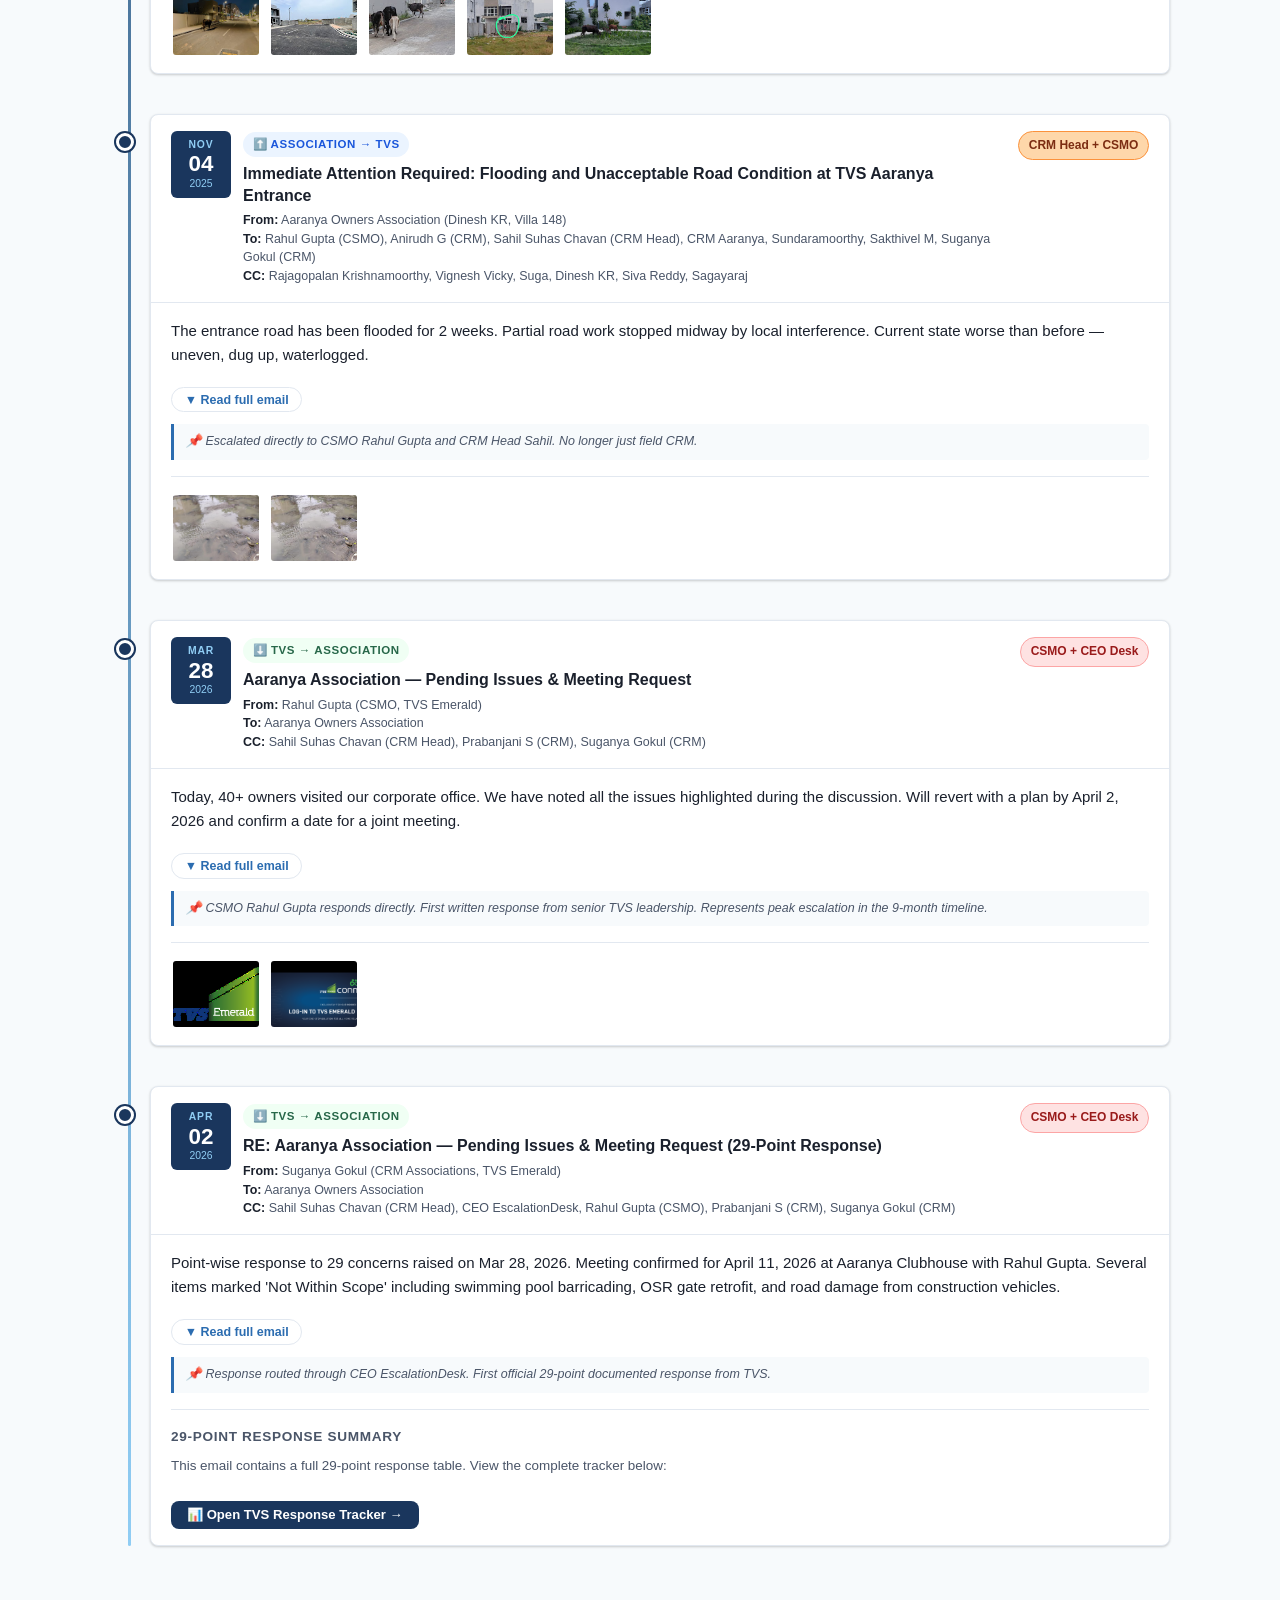
==== commit be377aa5: "Tracker: update status labels — pending→'TVS to provide an ETA today', rejected→'TVS to provide a so" ====
--- a/index.html
+++ b/index.html
@@ -59,6 +59,7 @@
         <div>
           <p id="assoc-people-heading" style="font-size:0.75rem;font-weight:700;text-transform:uppercase;letter-spacing:0.07em;color:var(--text-muted);margin-bottom:0.5rem;">Aaranya Owners Association</p>
           <ul id="assoc-people-list" style="list-style:none;font-size:0.84rem;line-height:2;"></ul>
+          <p id="assoc-people-suffix" style="font-size:0.82rem;color:var(--text-muted);margin-top:0.4rem;font-style:italic;"></p>
         </div>
       </div>
     </details>
@@ -133,12 +134,12 @@
       <div class="stat-item">
         <span class="stat-dot pending"></span>
         <span class="stat-num" id="stat-pending">—</span>
-        <span class="stat-label">To Be Confirmed</span>
+        <span class="stat-label">TVS to provide an ETA today</span>
       </div>
       <div class="stat-item">
         <span class="stat-dot rejected"></span>
         <span class="stat-num" id="stat-rejected">—</span>
-        <span class="stat-label">Rejected / Not In Scope</span>
+        <span class="stat-label">TVS to provide a solution and ETA today</span>
       </div>
     </div>
 
@@ -148,13 +149,13 @@
       <button class="filter-btn active" data-filter="all">All (29)</button>
       <button class="filter-btn filter-completed" data-filter="completed">✅ Completed</button>
       <button class="filter-btn filter-scheduled" data-filter="scheduled">📅 Scheduled</button>
-      <button class="filter-btn filter-pending" data-filter="pending">❓ To Be Confirmed</button>
-      <button class="filter-btn filter-rejected" data-filter="rejected">🚫 Not Within Scope</button>
+      <button class="filter-btn filter-pending" data-filter="pending">❓ TVS to provide an ETA today</button>
+      <button class="filter-btn filter-rejected" data-filter="rejected">🚫 TVS to provide a solution and ETA today</button>
     </div>
 
     <!-- Reversal callout -->
     <div style="background:var(--red-bg);border:1.5px solid var(--red-border);border-radius:var(--radius);padding:0.85rem 1rem;margin-bottom:1.25rem;font-size:0.85rem;line-height:1.6;">
-      <strong style="color:var(--red);">⚠️ Reversal Items (5):</strong> Items #9 (Compound wall height), #16 (Swimming pool barricading), #26 (Construction vehicle road damage), #27 (OSR gate retrofit), #28 (OSR 2 park fencing) — all marked Not Within Scope despite being previously discussed, acknowledged, or explicitly agreed in meetings. Rows are highlighted in red below.
+      <strong style="color:var(--red);">⚠️ Reversal Items (5):</strong> Items #9 (Compound wall height), #16 (Swimming pool barricading), #26 (Construction vehicle road damage), #27 (OSR gate retrofit), #28 (OSR 2 park fencing) — TVS to provide a solution and ETA today — these were previously discussed, acknowledged, or explicitly agreed in meetings. Rows are highlighted in red below.
     </div>
 
     <!-- Table -->
--- a/css/styles.css
+++ b/css/styles.css
@@ -630,7 +630,7 @@
   text-transform: uppercase;
   letter-spacing: 0.04em;
   position: sticky;
-  top: 60px;
+  top: 0;
   white-space: nowrap;
 }
 
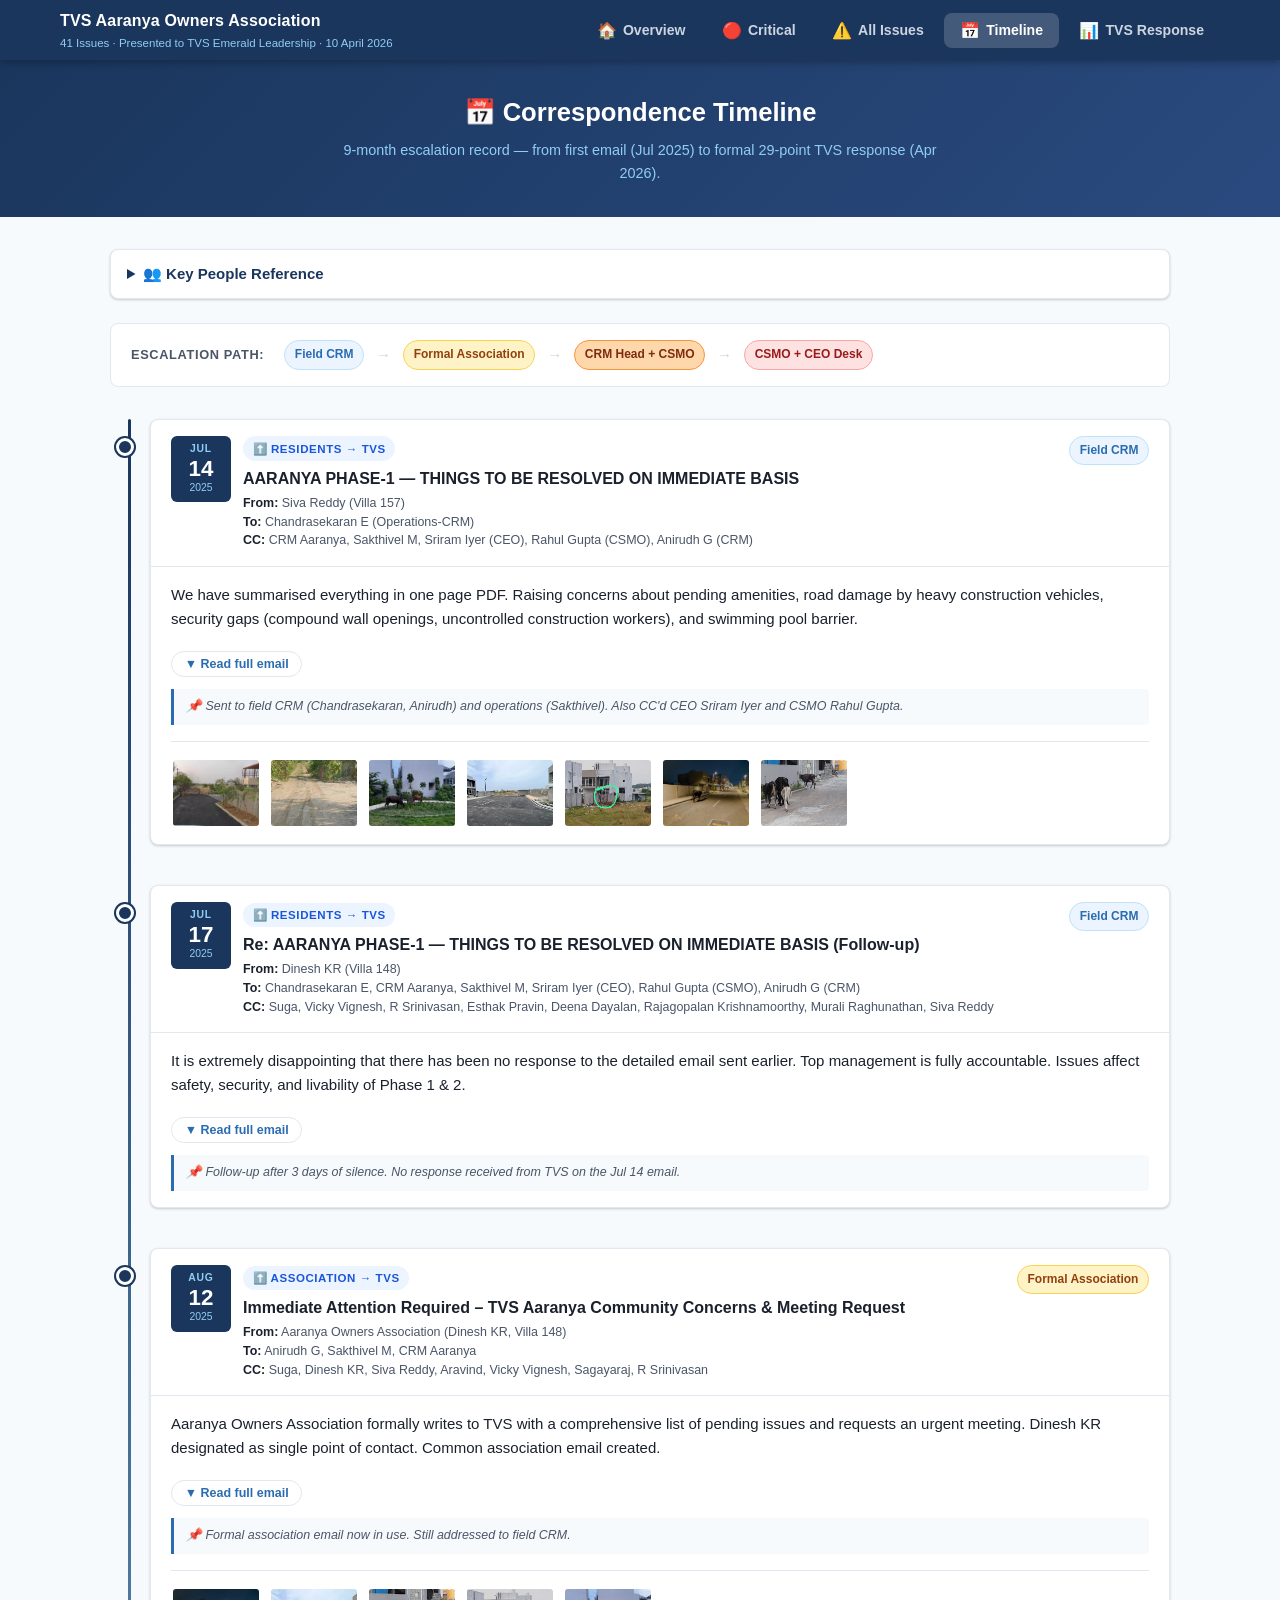
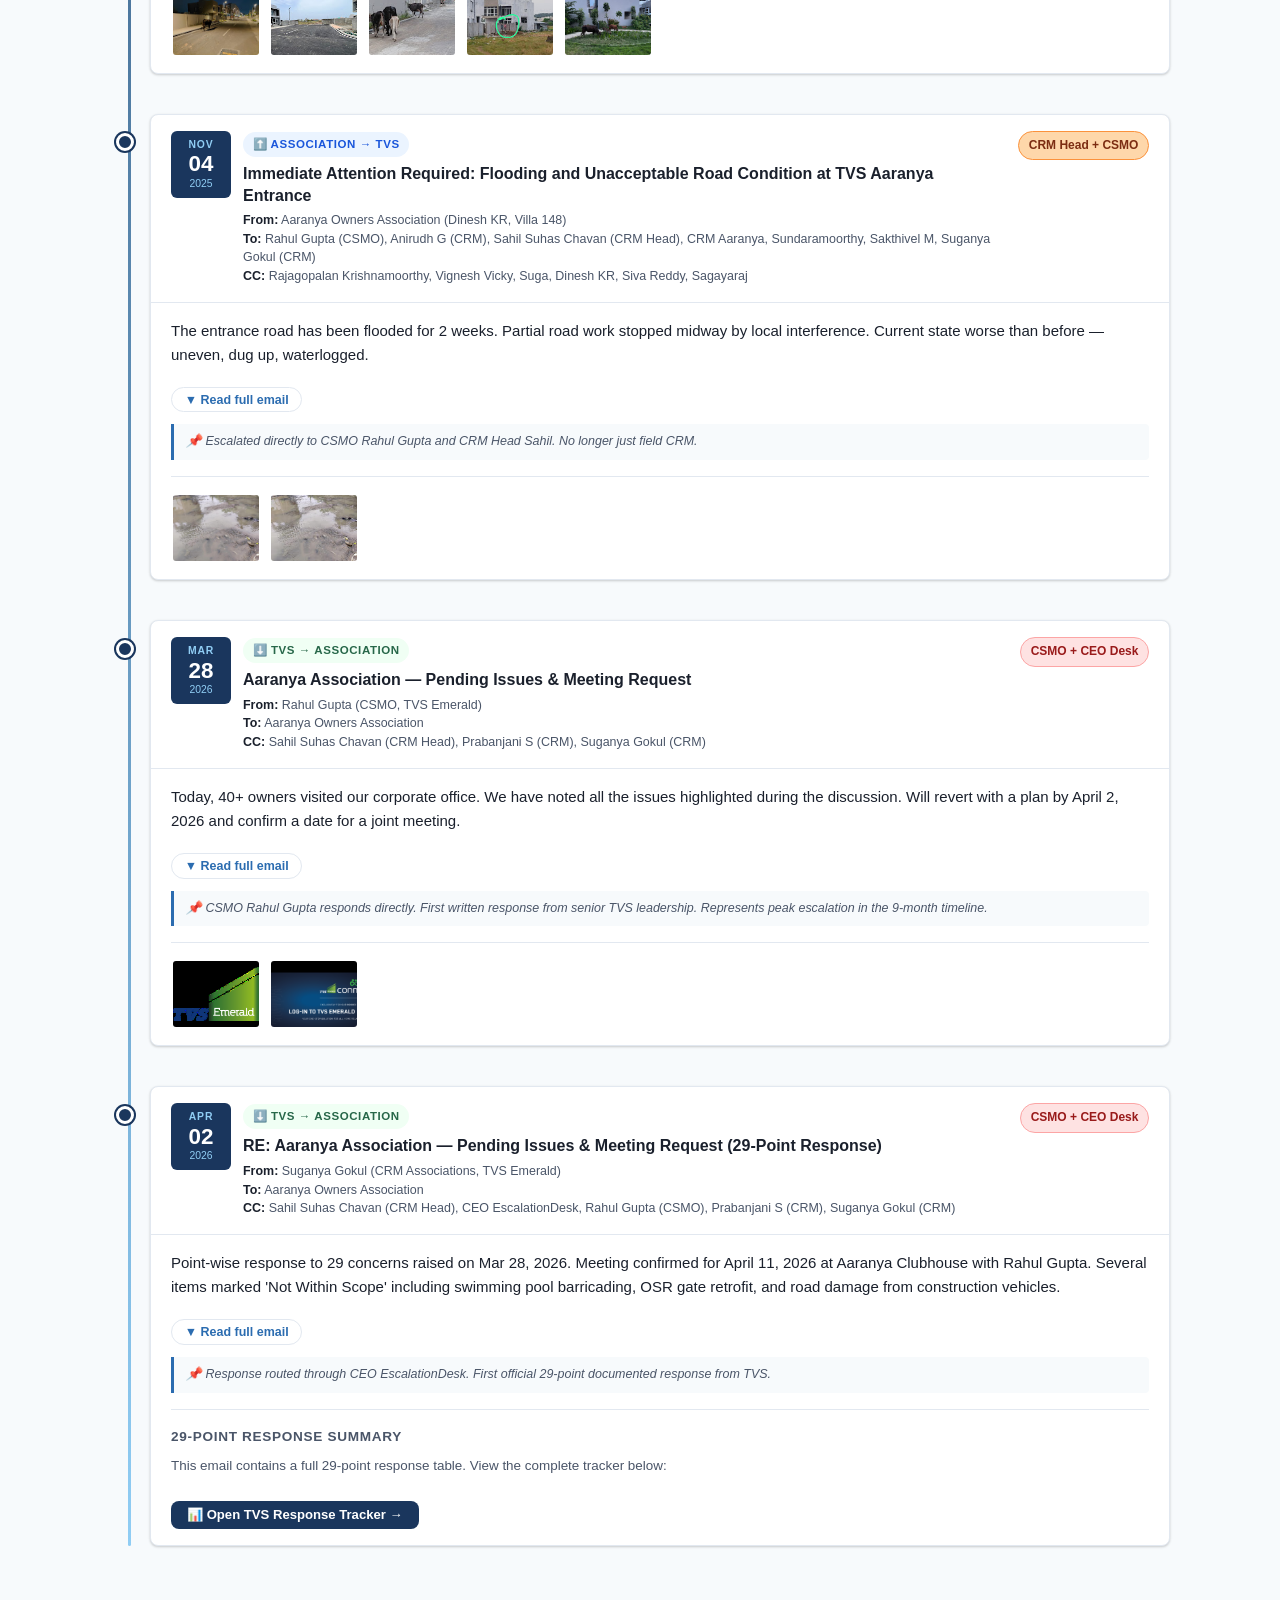
==== commit f0f273c0: "Major: 41-issue site with landing page, critical view, PPTX embed & full traceability - Landing/Over" ====
--- a/index.html
+++ b/index.html
@@ -4,49 +4,89 @@
   <meta charset="UTF-8">
   <meta name="viewport" content="width=device-width, initial-scale=1.0">
   <title>TVS Aaranya Owners Association — Issue Documentation</title>
-  <meta name="description" content="Documentation of ongoing issues between TVS Aaranya Villa Owners Association and TVS Emerald (builder/developer).">
+  <meta name="description" content="41 documented issues presented to TVS Emerald Group Leadership by the Aaranya Villa Residents' Association.">
   <link rel="stylesheet" href="css/styles.css">
 </head>
 <body>
 
-<!-- ═══════════════════════════════════════════════
-     HEADER / NAVIGATION
-═══════════════════════════════════════════════ -->
+<!-- ══════════════════════════════════════════════════
+     HEADER
+══════════════════════════════════════════════════ -->
 <header id="site-header">
   <div class="header-inner">
     <div class="site-logo">
       <span class="title">TVS Aaranya Owners Association</span>
-      <span class="subtitle">Builder Issue Documentation &amp; Tracker</span>
+      <span class="subtitle">41 Issues · Presented to TVS Emerald Leadership · 10 April 2026</span>
     </div>
     <nav class="nav-tabs">
-      <button class="nav-tab active" data-view="timeline-view">
-        <span class="tab-icon">📅</span>
-        <span class="tab-label">Timeline</span>
+      <button class="nav-tab" data-view="landing-view">
+        <span class="tab-icon">🏠</span><span class="tab-label">Overview</span>
       </button>
-      <button class="nav-tab" data-view="issues-view">
-        <span class="tab-icon">⚠️</span>
-        <span class="tab-label">Open Issues</span>
+      <button class="nav-tab" data-view="critical-view">
+        <span class="tab-icon">🔴</span><span class="tab-label">Critical</span>
+      </button>
+      <button class="nav-tab" data-view="all-issues-view">
+        <span class="tab-icon">⚠️</span><span class="tab-label">All Issues</span>
+      </button>
+      <button class="nav-tab" data-view="timeline-view">
+        <span class="tab-icon">📅</span><span class="tab-label">Timeline</span>
       </button>
       <button class="nav-tab" data-view="tracker-view">
-        <span class="tab-icon">📊</span>
-        <span class="tab-label">TVS Response</span>
+        <span class="tab-icon">📊</span><span class="tab-label">TVS Response</span>
       </button>
     </nav>
   </div>
 </header>
 
-<!-- ═══════════════════════════════════════════════
-     VIEW 1: EMAIL TIMELINE
-═══════════════════════════════════════════════ -->
-<div id="timeline-view" class="view active">
+<!-- ══════════════════════════════════════════════════
+     VIEW: LANDING / OVERVIEW
+══════════════════════════════════════════════════ -->
+<div id="landing-view" class="view active">
+  <div class="section-header">
+    <h1>TVS Aaranya Villas — Open Issues</h1>
+    <p>41 Issues &nbsp;·&nbsp; 3 Categories &nbsp;·&nbsp; Immediate Action Required</p>
+    <p style="font-size:0.82rem;color:#90cdf4;margin-top:0.3rem;">Presented by the Residents' Association &amp; Villa Owners to TVS Emerald Group Leadership</p>
+  </div>
+  <div class="content-area" style="max-width:960px;">
+    <div id="landing-container"><p class="empty-state">Loading…</p></div>
+  </div>
+</div>
+
+<!-- ══════════════════════════════════════════════════
+     VIEW: CRITICAL ISSUES
+══════════════════════════════════════════════════ -->
+<div id="critical-view" class="view">
+  <div class="section-header" style="background:linear-gradient(135deg,#7f1d1d,#b91c1c);">
+    <h1>🔴 Critical Issues — #1 to #6</h1>
+    <p>Safety, security &amp; life-threatening issues demanding immediate action from TVS Emerald.</p>
+  </div>
+  <div class="content-area">
+    <div id="critical-container"><p class="empty-state">Loading…</p></div>
+  </div>
+</div>
+
+<!-- ══════════════════════════════════════════════════
+     VIEW: ALL ISSUES
+══════════════════════════════════════════════════ -->
+<div id="all-issues-view" class="view">
+  <div class="section-header">
+    <h1>⚠️ All 41 Issues</h1>
+    <p>Critical · High Priority · New Requests — with photographic evidence and TVS traceability</p>
+  </div>
+  <div class="content-area">
+    <div id="all-issues-container"><p class="empty-state">Loading…</p></div>
+  </div>
+</div>
+
+<!-- ══════════════════════════════════════════════════
+     VIEW: TIMELINE
+══════════════════════════════════════════════════ -->
+<div id="timeline-view" class="view">
   <div class="section-header">
     <h1>📅 Correspondence Timeline</h1>
-    <p>9-month escalation record between TVS Aaranya Residents' Association and TVS Emerald — from first email to formal 29-point response.</p>
+    <p>9-month escalation record — from first email (Jul 2025) to formal 29-point TVS response (Apr 2026).</p>
   </div>
-
   <div class="content-area">
-
-    <!-- People Key -->
     <details style="margin-bottom:1.5rem;">
       <summary style="cursor:pointer;font-weight:700;color:var(--navy);padding:0.75rem 1rem;background:var(--white);border:1px solid var(--border);border-radius:var(--radius);box-shadow:var(--shadow);">
         👥 Key People Reference
@@ -59,91 +99,31 @@
         <div>
           <p id="assoc-people-heading" style="font-size:0.75rem;font-weight:700;text-transform:uppercase;letter-spacing:0.07em;color:var(--text-muted);margin-bottom:0.5rem;">Aaranya Owners Association</p>
           <ul id="assoc-people-list" style="list-style:none;font-size:0.84rem;line-height:2;"></ul>
-          <p id="assoc-people-suffix" style="font-size:0.82rem;color:var(--text-muted);margin-top:0.4rem;font-style:italic;"></p>
+          <p id="assoc-people-suffix" style="font-size:0.82rem;font-weight:600;color:var(--text);margin-top:0.4rem;"></p>
         </div>
       </div>
     </details>
-
-    <!-- Escalation legend -->
     <div class="escalation-legend" id="escalation-legend"></div>
-
-    <!-- Timeline entries -->
-    <div class="timeline" id="timeline-container">
-      <div class="empty-state">Loading timeline…</div>
-    </div>
-
+    <div class="timeline" id="timeline-container"><p class="empty-state">Loading…</p></div>
   </div>
 </div>
 
-<!-- ═══════════════════════════════════════════════
-     VIEW 2: OPEN ISSUES
-═══════════════════════════════════════════════ -->
-<div id="issues-view" class="view">
-  <div class="section-header">
-    <h1>⚠️ Current Open Issues</h1>
-    <p>11 documented issues with problem statements, requested fixes, photographic evidence, and TVS Emerald's official response status (Apr 2, 2026). Items with ⚠️ indicate broken commitments or position reversals.</p>
-  </div>
-
-  <div class="content-area">
-
-    <!-- Legend -->
-    <div style="display:flex;flex-wrap:wrap;gap:0.5rem;margin-bottom:1.5rem;align-items:center;">
-      <span style="font-size:0.78rem;font-weight:700;color:var(--text-muted);text-transform:uppercase;letter-spacing:0.05em;">Status Key:</span>
-      <span class="status-pill pill-completed">✅ Completed</span>
-      <span class="status-pill pill-scheduled">📅 Scheduled</span>
-      <span class="status-pill pill-pending">❓ To Be Confirmed</span>
-      <span class="status-pill pill-rejected">🚫 Not Within Scope</span>
-      <span style="background:#fff5f5;border:1.5px solid #fc8181;padding:0.15rem 0.5rem;border-radius:4px;font-size:0.72rem;font-weight:700;color:var(--red);">⚠️ Reversal Flag</span>
-    </div>
-
-    <div id="issues-container">
-      <div class="empty-state">Loading issues…</div>
-    </div>
-
-  </div>
-</div>
-
-<!-- ═══════════════════════════════════════════════
-     VIEW 3: TVS RESPONSE TRACKER
-═══════════════════════════════════════════════ -->
+<!-- ══════════════════════════════════════════════════
+     VIEW: TVS RESPONSE TRACKER
+══════════════════════════════════════════════════ -->
 <div id="tracker-view" class="view">
   <div class="section-header">
     <h1>📊 TVS Emerald — Official 29-Point Response Tracker</h1>
     <p id="tracker-response-date">Loading…</p>
   </div>
-
   <div class="content-area">
-
-    <!-- Stats bar -->
     <div class="stats-bar">
-      <div class="stat-item">
-        <span class="stat-dot" style="background:var(--navy)"></span>
-        <span class="stat-num" id="stat-total">—</span>
-        <span class="stat-label">Total</span>
-      </div>
-      <div class="stat-item">
-        <span class="stat-dot completed"></span>
-        <span class="stat-num" id="stat-completed">—</span>
-        <span class="stat-label">Completed</span>
-      </div>
-      <div class="stat-item">
-        <span class="stat-dot scheduled"></span>
-        <span class="stat-num" id="stat-scheduled">—</span>
-        <span class="stat-label">Scheduled</span>
-      </div>
-      <div class="stat-item">
-        <span class="stat-dot pending"></span>
-        <span class="stat-num" id="stat-pending">—</span>
-        <span class="stat-label">TVS to provide an ETA today</span>
-      </div>
-      <div class="stat-item">
-        <span class="stat-dot rejected"></span>
-        <span class="stat-num" id="stat-rejected">—</span>
-        <span class="stat-label">TVS to provide a solution and ETA today</span>
-      </div>
+      <div class="stat-item"><span class="stat-dot" style="background:var(--navy)"></span><span class="stat-num" id="stat-total">—</span><span class="stat-label">Total</span></div>
+      <div class="stat-item"><span class="stat-dot completed"></span><span class="stat-num" id="stat-completed">—</span><span class="stat-label">Completed</span></div>
+      <div class="stat-item"><span class="stat-dot scheduled"></span><span class="stat-num" id="stat-scheduled">—</span><span class="stat-label">Scheduled</span></div>
+      <div class="stat-item"><span class="stat-dot pending"></span><span class="stat-num" id="stat-pending">—</span><span class="stat-label">TVS to provide an ETA today</span></div>
+      <div class="stat-item"><span class="stat-dot rejected"></span><span class="stat-num" id="stat-rejected">—</span><span class="stat-label">TVS to provide a solution and ETA today</span></div>
     </div>
-
-    <!-- Filter controls -->
     <div class="tracker-controls">
       <span style="font-size:0.78rem;font-weight:700;color:var(--text-muted);text-transform:uppercase;letter-spacing:0.05em;">Filter:</span>
       <button class="filter-btn active" data-filter="all">All (29)</button>
@@ -152,13 +132,9 @@
       <button class="filter-btn filter-pending" data-filter="pending">❓ TVS to provide an ETA today</button>
       <button class="filter-btn filter-rejected" data-filter="rejected">🚫 TVS to provide a solution and ETA today</button>
     </div>
-
-    <!-- Reversal callout -->
     <div style="background:var(--red-bg);border:1.5px solid var(--red-border);border-radius:var(--radius);padding:0.85rem 1rem;margin-bottom:1.25rem;font-size:0.85rem;line-height:1.6;">
-      <strong style="color:var(--red);">⚠️ Reversal Items (5):</strong> Items #9 (Compound wall height), #16 (Swimming pool barricading), #26 (Construction vehicle road damage), #27 (OSR gate retrofit), #28 (OSR 2 park fencing) — TVS to provide a solution and ETA today — these were previously discussed, acknowledged, or explicitly agreed in meetings. Rows are highlighted in red below.
+      <strong style="color:var(--red);">⚠️ Reversal Items (5):</strong> Items #9, #16, #26, #27, #28 — TVS to provide a solution and ETA today. These were previously discussed, acknowledged, or explicitly agreed in meetings. Rows highlighted in red below.
     </div>
-
-    <!-- Table -->
     <div class="tracker-table-wrap">
       <table class="tracker-table">
         <thead>
@@ -167,48 +143,37 @@
             <th class="sortable" data-col="concern">Concern <span class="sort-icon">⇅</span></th>
             <th>TVS Response</th>
             <th class="sortable" data-col="timeline" style="width:130px;">Timeline <span class="sort-icon">⇅</span></th>
-            <th class="sortable" data-col="status" style="width:150px;">Status <span class="sort-icon">⇅</span></th>
+            <th class="sortable" data-col="status" style="width:160px;">Status <span class="sort-icon">⇅</span></th>
           </tr>
         </thead>
-        <tbody id="tracker-tbody">
-          <tr><td colspan="5" class="empty-state">Loading tracker…</td></tr>
-        </tbody>
+        <tbody id="tracker-tbody"><tr><td colspan="5" class="empty-state">Loading…</td></tr></tbody>
       </table>
     </div>
-
     <div style="margin-top:1.25rem;font-size:0.78rem;color:var(--text-muted);font-style:italic;">
-      Response from: Suganya Gokul, CRM Associations, TVS Emerald | 📍 4th Floor, Ispahani Centre, Nungambakkam High Rd, Chennai 600034 | 📞 +91 9677032200
+      Response from: Suganya Gokul, CRM Associations, TVS Emerald | 📍 Ispahani Centre, Nungambakkam, Chennai 600034 | 📞 +91 9677032200
     </div>
-
   </div>
 </div>
 
-<!-- ═══════════════════════════════════════════════
-     LIGHTBOX
-═══════════════════════════════════════════════ -->
+<!-- LIGHTBOX -->
 <div class="lightbox-overlay" id="lightbox">
-  <button class="lightbox-close" id="lb-close" aria-label="Close">✕</button>
-  <button class="lightbox-nav lightbox-prev" id="lb-prev" aria-label="Previous">‹</button>
+  <button class="lightbox-close" id="lb-close">✕</button>
+  <button class="lightbox-nav lightbox-prev" id="lb-prev">‹</button>
   <img class="lightbox-img" id="lb-img" src="" alt="Photo">
   <p class="lightbox-caption" id="lb-caption"></p>
-  <button class="lightbox-nav lightbox-next" id="lb-next" aria-label="Next">›</button>
+  <button class="lightbox-nav lightbox-next" id="lb-next">›</button>
 </div>
 
-<!-- ═══════════════════════════════════════════════
-     SCRIPTS
-═══════════════════════════════════════════════ -->
 <script src="js/app.js"></script>
 <script src="js/timeline.js"></script>
-<script src="js/issues.js"></script>
+<script src="js/issues_full.js"></script>
 <script src="js/tracker.js"></script>
 <script>
-  // Initialize all modules on load
-  window.addEventListener('DOMContentLoaded', () => {
-    initTimeline();
-    initIssues();
-    initTracker();
-  });
+window.addEventListener('DOMContentLoaded', () => {
+  initTimeline();
+  initIssuesFull();
+  initTracker();
+});
 </script>
-
 </body>
 </html>
--- a/css/styles.css
+++ b/css/styles.css
@@ -844,3 +844,257 @@
   .stats-bar { gap: 0.5rem; }
   .stat-num { font-size: 0.95rem; }
 }
+
+/* ══════════════════════════════════════════════════
+   LANDING PAGE
+══════════════════════════════════════════════════ */
+
+.pptx-banner {
+  background: linear-gradient(135deg, var(--navy) 0%, #2b4c8c 100%);
+  border-radius: var(--radius);
+  padding: 1.1rem 1.25rem;
+  margin-bottom: 1.5rem;
+  box-shadow: var(--shadow-md);
+}
+.pptx-inner { display: flex; flex-wrap: wrap; align-items: center; gap: 1rem; }
+.pptx-title { font-weight: 700; color: #fff; font-size: 1rem; }
+.pptx-sub { color: #90cdf4; font-size: 0.8rem; margin-top: 0.15rem; }
+.pptx-btn {
+  display: inline-flex; align-items: center; gap: 0.4rem;
+  background: #e53e3e; color: #fff; border: none; border-radius: 6px;
+  padding: 0.55rem 1.1rem; font-size: 0.88rem; font-weight: 700;
+  cursor: pointer; text-decoration: none; white-space: nowrap;
+  transition: background 0.15s;
+}
+.pptx-btn:hover { background: #c53030; }
+.pptx-btn-secondary { background: rgba(255,255,255,0.15); }
+.pptx-btn-secondary:hover { background: rgba(255,255,255,0.25); }
+
+.legend-bar {
+  display: flex; flex-wrap: wrap; gap: 0.75rem;
+  margin-bottom: 1.75rem;
+}
+.legend-item {
+  flex: 1; min-width: 220px;
+  display: flex; align-items: flex-start; gap: 0.6rem;
+  padding: 0.75rem 1rem;
+  border-radius: var(--radius);
+  border: 1.5px solid;
+}
+.legend-critical { background: #fff5f5; border-color: #fc8181; }
+.legend-high { background: var(--orange-bg); border-color: var(--orange-border); }
+.legend-request { background: var(--blue-bg); border-color: var(--blue-border); }
+.legend-critical .legend-dot { width:12px;height:12px;border-radius:50%;background:#e53e3e;flex-shrink:0;margin-top:0.25rem; }
+.legend-high .legend-dot { width:12px;height:12px;border-radius:50%;background:#dd6b20;flex-shrink:0;margin-top:0.25rem; }
+.legend-request .legend-dot { width:12px;height:12px;border-radius:50%;background:#2b6cb0;flex-shrink:0;margin-top:0.25rem; }
+.legend-label { font-weight: 700; font-size: 0.88rem; color: var(--text); }
+.legend-desc { font-size: 0.78rem; color: var(--text-muted); margin-top: 0.2rem; line-height: 1.5; }
+
+.landing-section { margin-bottom: 2rem; }
+
+.landing-section-header {
+  display: flex; align-items: center; justify-content: space-between;
+  padding: 0.85rem 1.1rem;
+  border-radius: var(--radius) var(--radius) 0 0;
+  color: #fff;
+}
+.landing-section-header.critical { background: #c53030; }
+.landing-section-header.high { background: #c05621; }
+.landing-section-header.request { background: #2b6cb0; }
+
+.lsh-left { display: flex; align-items: center; gap: 0.75rem; }
+.lsh-icon { font-size: 1.4rem; }
+.lsh-title { font-weight: 800; font-size: 1rem; letter-spacing: 0.02em; }
+.lsh-range { font-size: 0.75rem; opacity: 0.85; margin-top: 0.1rem; }
+.lsh-view-btn {
+  background: rgba(255,255,255,0.2); border: 1px solid rgba(255,255,255,0.4);
+  color: #fff; padding: 0.35rem 0.9rem; border-radius: 999px;
+  font-size: 0.8rem; font-weight: 600; cursor: pointer; white-space: nowrap;
+  transition: background 0.15s;
+}
+.lsh-view-btn:hover { background: rgba(255,255,255,0.35); }
+
+.landing-issue-list {
+  border: 1px solid var(--border); border-top: none;
+  border-radius: 0 0 var(--radius) var(--radius);
+  background: var(--white);
+  overflow: hidden;
+}
+
+.landing-row {
+  display: flex; align-items: center; gap: 0.75rem;
+  padding: 0.65rem 1rem;
+  border-bottom: 1px solid var(--border);
+  cursor: pointer;
+  transition: background 0.12s;
+}
+.landing-row:last-child { border-bottom: none; }
+.landing-row:hover { background: #f0f4f8; }
+.landing-row.cat-critical:hover { background: #fff5f5; }
+.landing-row.cat-high:hover { background: #fffaf0; }
+.landing-row.cat-request:hover { background: #ebf8ff; }
+
+.row-num {
+  font-weight: 800; font-size: 0.88rem;
+  min-width: 36px; color: var(--text-muted); flex-shrink: 0;
+}
+.cat-critical .row-num { color: #c53030; }
+.cat-high .row-num { color: #c05621; }
+.cat-request .row-num { color: #2b6cb0; }
+.row-info { flex: 1; min-width: 0; }
+.row-title { font-weight: 700; font-size: 0.9rem; color: var(--text); line-height: 1.3; }
+.row-sub { font-size: 0.78rem; color: var(--text-muted); margin-top: 0.1rem; }
+.row-badges { display: flex; flex-wrap: wrap; gap: 0.3rem; flex-shrink: 0; }
+
+.trace-badge {
+  display: inline-flex; align-items: center;
+  padding: 0.12rem 0.45rem; border-radius: 4px;
+  font-size: 0.68rem; font-weight: 700;
+}
+.trace-tracker { background: #bee3f8; color: #1a365d; }
+.trace-email { background: #c6f6d5; color: #276749; }
+.trace-reversal { background: #fed7d7; color: #c53030; }
+.trace-nophoto { background: #e2e8f0; color: #718096; }
+
+/* ══════════════════════════════════════════════════
+   CRITICAL ISSUES DETAILED CARDS
+══════════════════════════════════════════════════ */
+
+.critical-legend-box {
+  display: flex; gap: 0.75rem; align-items: flex-start;
+  background: #fff5f5; border: 2px solid #fc8181;
+  border-radius: var(--radius); padding: 1rem 1.25rem;
+  margin-bottom: 1.75rem; font-size: 0.9rem; line-height: 1.6; color: var(--red);
+}
+.critical-legend-icon { font-size: 1.5rem; flex-shrink: 0; }
+
+.critical-grid { display: grid; grid-template-columns: 1fr; gap: 2rem; }
+
+/* ══════════════════════════════════════════════════
+   ISSUE DETAIL CARDS (shared between critical & all)
+══════════════════════════════════════════════════ */
+
+.issues-filter-bar {
+  display: flex; flex-wrap: wrap; gap: 0.5rem;
+  margin-bottom: 1.5rem;
+}
+.iss-filter-btn {
+  padding: 0.4rem 0.9rem; border-radius: 999px;
+  border: 1.5px solid var(--border); background: var(--white);
+  font-size: 0.82rem; font-weight: 600; cursor: pointer;
+  color: var(--text-muted); transition: all 0.15s;
+}
+.iss-filter-btn:hover { border-color: var(--navy); color: var(--navy); }
+.iss-filter-btn.active { background: var(--navy); border-color: var(--navy); color: #fff; }
+.iss-filter-btn.filter-critical.active { background: #c53030; border-color: #c53030; }
+.iss-filter-btn.filter-high.active { background: #c05621; border-color: #c05621; }
+.iss-filter-btn.filter-request.active { background: #2b6cb0; border-color: #2b6cb0; }
+
+.issues-cat-section { margin-bottom: 2.5rem; }
+.issues-cat-header {
+  display: flex; justify-content: space-between; align-items: center;
+  padding: 0.7rem 1rem; border-radius: var(--radius) var(--radius) 0 0;
+  font-weight: 700; font-size: 0.95rem; color: #fff;
+}
+.cat-header-critical { background: #c53030; }
+.cat-header-high { background: #c05621; }
+.cat-header-request { background: #2b6cb0; }
+.cat-count { background: rgba(255,255,255,0.2); padding: 0.15rem 0.6rem; border-radius: 999px; font-size: 0.78rem; }
+
+.issues-detail-grid { display: grid; grid-template-columns: 1fr; gap: 1.25rem; padding-top: 1.25rem; }
+
+.issue-detail-card {
+  background: var(--white);
+  border: 1px solid var(--border);
+  border-left: 4px solid;
+  border-radius: var(--radius);
+  box-shadow: var(--shadow);
+  overflow: hidden;
+}
+.cat-border-critical { border-left-color: #e53e3e; }
+.cat-border-high { border-left-color: #dd6b20; }
+.cat-border-request { border-left-color: #2b6cb0; }
+
+.idc-header {
+  display: flex; align-items: center; gap: 0.75rem;
+  padding: 0.85rem 1.1rem; color: #fff;
+}
+.cat-bg-critical { background: #c53030; }
+.cat-bg-high { background: #c05621; }
+.cat-bg-request { background: #2b6cb0; }
+
+.idc-num {
+  font-size: 1.2rem; font-weight: 900; opacity: 0.9;
+  background: rgba(255,255,255,0.15); width: 40px; height: 40px;
+  border-radius: 50%; display: flex; align-items: center; justify-content: center;
+  flex-shrink: 0;
+}
+.idc-titles { flex: 1; min-width: 0; }
+.idc-title { font-weight: 700; font-size: 1rem; line-height: 1.3; }
+.idc-sub { font-size: 0.78rem; opacity: 0.85; margin-top: 0.1rem; }
+.idc-cat-badge {
+  background: rgba(255,255,255,0.2); border: 1px solid rgba(255,255,255,0.35);
+  padding: 0.2rem 0.6rem; border-radius: 999px;
+  font-size: 0.72rem; font-weight: 700; flex-shrink: 0; white-space: nowrap;
+}
+
+.idc-body { padding: 1.1rem 1.25rem; }
+.idc-section { margin-bottom: 1rem; }
+.idc-section-label {
+  font-size: 0.72rem; font-weight: 700; text-transform: uppercase;
+  letter-spacing: 0.08em; color: var(--text-muted); margin-bottom: 0.35rem;
+}
+.idc-text { font-size: 0.9rem; line-height: 1.65; color: var(--text); }
+.idc-fix-box {
+  background: var(--blue-bg); border: 1px solid var(--blue-border);
+  border-radius: 6px; padding: 0.75rem 1rem;
+}
+.fix-list { margin: 0; padding-left: 1.2rem; font-size: 0.88rem; line-height: 1.8; color: #1a365d; }
+
+.issue-photo-strip {
+  display: flex; flex-wrap: wrap; gap: 0.5rem;
+  margin-top: 1rem; padding-top: 1rem; border-top: 1px solid var(--border);
+}
+.issue-thumb {
+  width: 110px; height: 80px; object-fit: cover;
+  border-radius: 5px; cursor: pointer;
+  border: 2px solid transparent; transition: border-color 0.15s, transform 0.15s;
+}
+.issue-thumb:hover { border-color: var(--blue-accent); transform: scale(1.05); }
+
+.no-photo-note {
+  margin-top: 0.75rem; font-size: 0.8rem; color: var(--text-light);
+  font-style: italic;
+}
+
+.trace-section {
+  margin-top: 1rem; padding-top: 0.85rem; border-top: 1px solid var(--border);
+}
+.trace-section-label {
+  font-size: 0.7rem; font-weight: 700; text-transform: uppercase;
+  letter-spacing: 0.08em; color: var(--text-muted); margin-bottom: 0.4rem;
+}
+.trace-row {
+  display: flex; flex-wrap: wrap; align-items: center; gap: 0.4rem;
+  font-size: 0.8rem; margin-bottom: 0.25rem;
+}
+.trace-label { font-weight: 600; color: var(--text-muted); }
+.trace-link {
+  color: var(--blue-accent); font-size: 0.78rem; font-weight: 600;
+  text-decoration: none; cursor: pointer;
+}
+.trace-link:hover { text-decoration: underline; }
+.trace-note {
+  font-size: 0.8rem; color: var(--text-muted); line-height: 1.55;
+  margin-top: 0.4rem; font-style: italic;
+  padding: 0.5rem 0.75rem; background: var(--bg);
+  border-left: 3px solid var(--border); border-radius: 0 4px 4px 0;
+}
+
+@media (max-width: 600px) {
+  .pptx-inner { flex-direction: column; }
+  .landing-row { flex-wrap: wrap; }
+  .row-badges { width: 100%; }
+  .lsh-view-btn { display: none; }
+  .issue-thumb { width: 85px; height: 65px; }
+}
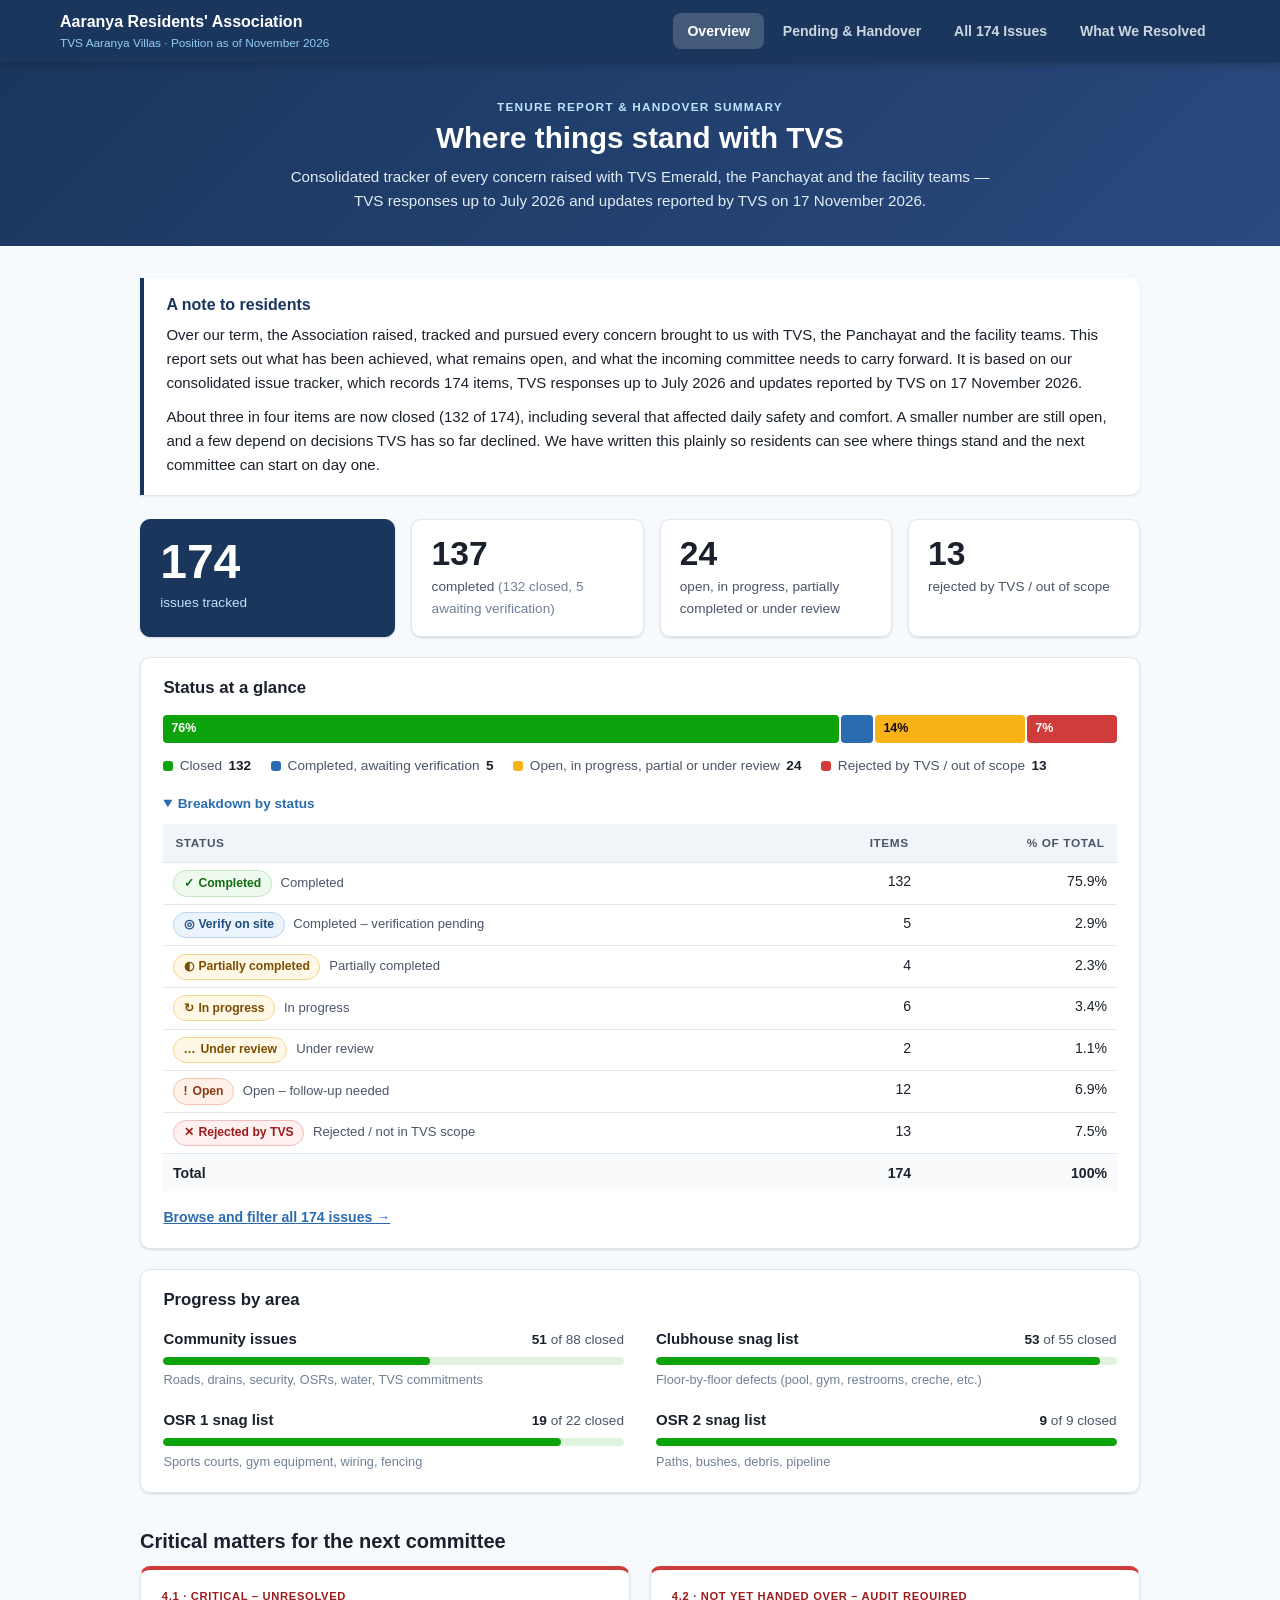
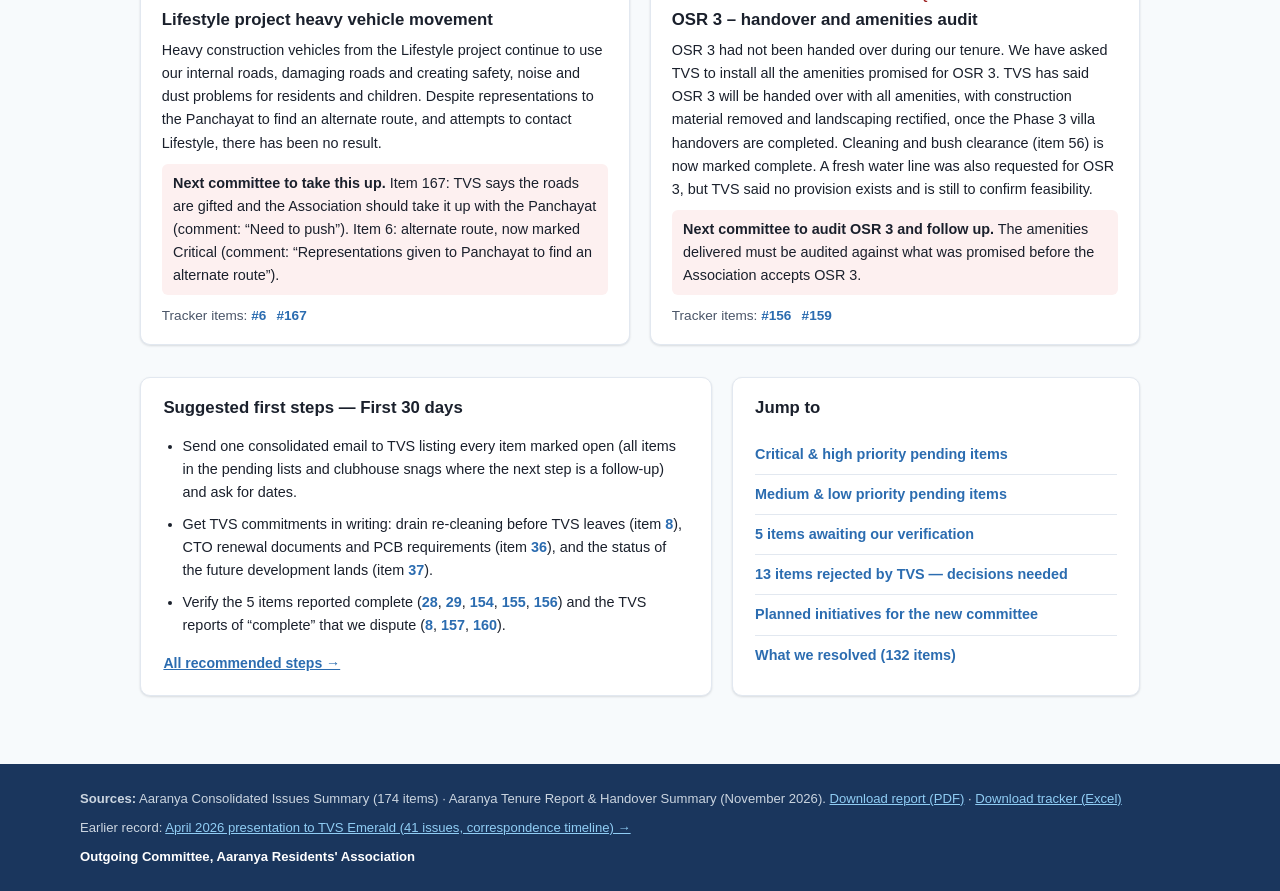
==== commit 3f5ef409: "Refresh site with Nov 2026 tracker and tenure handover report - New site built from the consolidated" ====
--- a/index.html
+++ b/index.html
@@ -3,177 +3,93 @@
 <head>
   <meta charset="UTF-8">
   <meta name="viewport" content="width=device-width, initial-scale=1.0">
-  <title>TVS Aaranya Owners Association — Issue Documentation</title>
-  <meta name="description" content="41 documented issues presented to TVS Emerald Group Leadership by the Aaranya Villa Residents' Association.">
-  <link rel="stylesheet" href="css/styles.css">
+  <title>TVS Aaranya Residents' Association — Issue Tracker &amp; Handover (Nov 2026)</title>
+  <meta name="description" content="174 issues tracked with TVS Emerald: 132 closed, 5 awaiting verification, 24 open and 13 rejected. Tenure report and handover summary for the incoming committee, November 2026.">
+  <link rel="stylesheet" href="css/site.css">
 </head>
 <body>
 
-<!-- ══════════════════════════════════════════════════
-     HEADER
-══════════════════════════════════════════════════ -->
 <header id="site-header">
   <div class="header-inner">
-    <div class="site-logo">
-      <span class="title">TVS Aaranya Owners Association</span>
-      <span class="subtitle">41 Issues · Presented to TVS Emerald Leadership · 10 April 2026</span>
-    </div>
-    <nav class="nav-tabs">
-      <button class="nav-tab" data-view="landing-view">
-        <span class="tab-icon">🏠</span><span class="tab-label">Overview</span>
-      </button>
-      <button class="nav-tab" data-view="critical-view">
-        <span class="tab-icon">🔴</span><span class="tab-label">Critical</span>
-      </button>
-      <button class="nav-tab" data-view="all-issues-view">
-        <span class="tab-icon">⚠️</span><span class="tab-label">All Issues</span>
-      </button>
-      <button class="nav-tab" data-view="timeline-view">
-        <span class="tab-icon">📅</span><span class="tab-label">Timeline</span>
-      </button>
-      <button class="nav-tab" data-view="tracker-view">
-        <span class="tab-icon">📊</span><span class="tab-label">TVS Response</span>
-      </button>
+    <a class="site-logo" href="#overview">
+      <span class="title">Aaranya Residents' Association</span>
+      <span class="subtitle">TVS Aaranya Villas · Position as of November 2026</span>
+    </a>
+    <nav class="nav-tabs" aria-label="Sections">
+      <a class="nav-tab" href="#overview" data-view="overview">Overview</a>
+      <a class="nav-tab" href="#handover" data-view="handover">Pending &amp; Handover</a>
+      <a class="nav-tab" href="#tracker" data-view="tracker">All 174 Issues</a>
+      <a class="nav-tab" href="#resolved" data-view="resolved">What We Resolved</a>
     </nav>
   </div>
 </header>
 
-<!-- ══════════════════════════════════════════════════
-     VIEW: LANDING / OVERVIEW
-══════════════════════════════════════════════════ -->
-<div id="landing-view" class="view active">
-  <div class="section-header">
-    <h1>TVS Aaranya Villas — Open Issues</h1>
-    <p>41 Issues &nbsp;·&nbsp; 3 Categories &nbsp;·&nbsp; Immediate Action Required</p>
-    <p style="font-size:0.82rem;color:#90cdf4;margin-top:0.3rem;">Presented by the Residents' Association &amp; Villa Owners to TVS Emerald Group Leadership</p>
+<main>
+  <!-- OVERVIEW -->
+  <section id="view-overview" class="view" aria-labelledby="h-overview">
+    <div class="hero">
+      <p class="eyebrow">Tenure Report &amp; Handover Summary</p>
+      <h1 id="h-overview">Where things stand with TVS</h1>
+      <p class="hero-sub">Consolidated tracker of every concern raised with TVS Emerald, the Panchayat and the facility teams — TVS responses up to July 2026 and updates reported by TVS on 17 November 2026.</p>
+    </div>
+    <div class="content">
+      <div id="overview-root"></div>
+    </div>
+  </section>
+
+  <!-- HANDOVER -->
+  <section id="view-handover" class="view" aria-labelledby="h-handover">
+    <div class="hero hero-warn">
+      <p class="eyebrow">For the incoming committee</p>
+      <h1 id="h-handover">Pending items &amp; handover</h1>
+      <p class="hero-sub">37 items still unresolved and 5 awaiting on-site verification — with where each one stands and the recommended next action.</p>
+    </div>
+    <div class="content">
+      <div id="handover-root"></div>
+    </div>
+  </section>
+
+  <!-- TRACKER -->
+  <section id="view-tracker" class="view" aria-labelledby="h-tracker">
+    <div class="hero">
+      <p class="eyebrow">Consolidated issue tracker</p>
+      <h1 id="h-tracker">All 174 issues</h1>
+      <p class="hero-sub">Numbered by priority (Critical, High, Medium, Low) and then by status. Click any row for the problem, fix requested, TVS responses and Association comments.</p>
+    </div>
+    <div class="content content-wide">
+      <div id="tracker-root"></div>
+    </div>
+  </section>
+
+  <!-- RESOLVED -->
+  <section id="view-resolved" class="view" aria-labelledby="h-resolved">
+    <div class="hero hero-good">
+      <p class="eyebrow">Concerns resolved during our term</p>
+      <h1 id="h-resolved">132 items closed</h1>
+      <p class="hero-sub">Key achievements by area, followed by the full list of resolved items with the Association's comments.</p>
+    </div>
+    <div class="content">
+      <div id="resolved-root"></div>
+    </div>
+  </section>
+</main>
+
+<footer class="site-footer">
+  <div class="footer-inner">
+    <div>
+      <strong>Sources:</strong> Aaranya Consolidated Issues Summary (174 items) · Aaranya Tenure Report &amp; Handover Summary (November 2026).
+      <a href="Aaranya_Tenure_Report_and_Handover%20(2)%20(1).pdf" target="_blank" rel="noopener">Download report (PDF)</a> ·
+      <a href="Aaranya_Consolidated_Issues_Summary%20(3).xlsx" download>Download tracker (Excel)</a>
+    </div>
+    <div class="footer-archive">
+      Earlier record: <a href="archive-april-2026.html">April 2026 presentation to TVS Emerald (41 issues, correspondence timeline) →</a>
+    </div>
+    <div class="footer-sign">Outgoing Committee, Aaranya Residents' Association</div>
   </div>
-  <div class="content-area" style="max-width:960px;">
-    <div id="landing-container"><p class="empty-state">Loading…</p></div>
-  </div>
-</div>
+</footer>
 
-<!-- ══════════════════════════════════════════════════
-     VIEW: CRITICAL ISSUES
-══════════════════════════════════════════════════ -->
-<div id="critical-view" class="view">
-  <div class="section-header" style="background:linear-gradient(135deg,#7f1d1d,#b91c1c);">
-    <h1>🔴 Critical Issues — #1 to #6</h1>
-    <p>Safety, security &amp; life-threatening issues demanding immediate action from TVS Emerald.</p>
-  </div>
-  <div class="content-area">
-    <div id="critical-container"><p class="empty-state">Loading…</p></div>
-  </div>
-</div>
-
-<!-- ══════════════════════════════════════════════════
-     VIEW: ALL ISSUES
-══════════════════════════════════════════════════ -->
-<div id="all-issues-view" class="view">
-  <div class="section-header">
-    <h1>⚠️ All 41 Issues</h1>
-    <p>Critical · High Priority · New Requests — with photographic evidence and TVS traceability</p>
-  </div>
-  <div class="content-area">
-    <div id="all-issues-container"><p class="empty-state">Loading…</p></div>
-  </div>
-</div>
-
-<!-- ══════════════════════════════════════════════════
-     VIEW: TIMELINE
-══════════════════════════════════════════════════ -->
-<div id="timeline-view" class="view">
-  <div class="section-header">
-    <h1>📅 Correspondence Timeline</h1>
-    <p>9-month escalation record — from first email (Jul 2025) to formal 29-point TVS response (Apr 2026).</p>
-  </div>
-  <div class="content-area">
-    <details style="margin-bottom:1.5rem;">
-      <summary style="cursor:pointer;font-weight:700;color:var(--navy);padding:0.75rem 1rem;background:var(--white);border:1px solid var(--border);border-radius:var(--radius);box-shadow:var(--shadow);">
-        👥 Key People Reference
-      </summary>
-      <div style="display:grid;grid-template-columns:1fr 1fr;gap:1rem;padding:1rem;background:var(--white);border:1px solid var(--border);border-top:none;border-radius:0 0 var(--radius) var(--radius);">
-        <div>
-          <p id="tvs-people-heading" style="font-size:0.75rem;font-weight:700;text-transform:uppercase;letter-spacing:0.07em;color:var(--text-muted);margin-bottom:0.5rem;">TVS Emerald</p>
-          <ul id="tvs-people-list" style="list-style:none;font-size:0.84rem;line-height:2;"></ul>
-        </div>
-        <div>
-          <p id="assoc-people-heading" style="font-size:0.75rem;font-weight:700;text-transform:uppercase;letter-spacing:0.07em;color:var(--text-muted);margin-bottom:0.5rem;">Aaranya Owners Association</p>
-          <ul id="assoc-people-list" style="list-style:none;font-size:0.84rem;line-height:2;"></ul>
-          <p id="assoc-people-suffix" style="font-size:0.82rem;font-weight:600;color:var(--text);margin-top:0.4rem;"></p>
-        </div>
-      </div>
-    </details>
-    <div class="escalation-legend" id="escalation-legend"></div>
-    <div class="timeline" id="timeline-container"><p class="empty-state">Loading…</p></div>
-  </div>
-</div>
-
-<!-- ══════════════════════════════════════════════════
-     VIEW: TVS RESPONSE TRACKER
-══════════════════════════════════════════════════ -->
-<div id="tracker-view" class="view">
-  <div class="section-header">
-    <h1>📊 TVS Emerald — Official 29-Point Response Tracker</h1>
-    <p id="tracker-response-date">Loading…</p>
-  </div>
-  <div class="content-area">
-    <div class="stats-bar">
-      <div class="stat-item"><span class="stat-dot" style="background:var(--navy)"></span><span class="stat-num" id="stat-total">—</span><span class="stat-label">Total</span></div>
-      <div class="stat-item"><span class="stat-dot completed"></span><span class="stat-num" id="stat-completed">—</span><span class="stat-label">Completed</span></div>
-      <div class="stat-item"><span class="stat-dot scheduled"></span><span class="stat-num" id="stat-scheduled">—</span><span class="stat-label">Scheduled</span></div>
-      <div class="stat-item"><span class="stat-dot pending"></span><span class="stat-num" id="stat-pending">—</span><span class="stat-label">TVS to provide an ETA today</span></div>
-      <div class="stat-item"><span class="stat-dot rejected"></span><span class="stat-num" id="stat-rejected">—</span><span class="stat-label">TVS to provide a solution and ETA today</span></div>
-    </div>
-    <div class="tracker-controls">
-      <span style="font-size:0.78rem;font-weight:700;color:var(--text-muted);text-transform:uppercase;letter-spacing:0.05em;">Filter:</span>
-      <button class="filter-btn active" data-filter="all">All (29)</button>
-      <button class="filter-btn filter-completed" data-filter="completed">✅ Completed</button>
-      <button class="filter-btn filter-scheduled" data-filter="scheduled">📅 Scheduled</button>
-      <button class="filter-btn filter-pending" data-filter="pending">❓ TVS to provide an ETA today</button>
-      <button class="filter-btn filter-rejected" data-filter="rejected">🚫 TVS to provide a solution and ETA today</button>
-    </div>
-    <div style="background:var(--red-bg);border:1.5px solid var(--red-border);border-radius:var(--radius);padding:0.85rem 1rem;margin-bottom:1.25rem;font-size:0.85rem;line-height:1.6;">
-      <strong style="color:var(--red);">⚠️ Reversal Items (5):</strong> Items #9, #16, #26, #27, #28 — TVS to provide a solution and ETA today. These were previously discussed, acknowledged, or explicitly agreed in meetings. Rows highlighted in red below.
-    </div>
-    <div class="tracker-table-wrap">
-      <table class="tracker-table">
-        <thead>
-          <tr>
-            <th class="sortable" data-col="slNo" style="width:50px;">Sl.No <span class="sort-icon">⇅</span></th>
-            <th class="sortable" data-col="concern">Concern <span class="sort-icon">⇅</span></th>
-            <th>TVS Response</th>
-            <th class="sortable" data-col="timeline" style="width:130px;">Timeline <span class="sort-icon">⇅</span></th>
-            <th class="sortable" data-col="status" style="width:160px;">Status <span class="sort-icon">⇅</span></th>
-          </tr>
-        </thead>
-        <tbody id="tracker-tbody"><tr><td colspan="5" class="empty-state">Loading…</td></tr></tbody>
-      </table>
-    </div>
-    <div style="margin-top:1.25rem;font-size:0.78rem;color:var(--text-muted);font-style:italic;">
-      Response from: Suganya Gokul, CRM Associations, TVS Emerald | 📍 Ispahani Centre, Nungambakkam, Chennai 600034 | 📞 +91 9677032200
-    </div>
-  </div>
-</div>
-
-<!-- LIGHTBOX -->
-<div class="lightbox-overlay" id="lightbox">
-  <button class="lightbox-close" id="lb-close">✕</button>
-  <button class="lightbox-nav lightbox-prev" id="lb-prev">‹</button>
-  <img class="lightbox-img" id="lb-img" src="" alt="Photo">
-  <p class="lightbox-caption" id="lb-caption"></p>
-  <button class="lightbox-nav lightbox-next" id="lb-next">›</button>
-</div>
-
-<script src="js/app.js"></script>
-<script src="js/timeline.js"></script>
-<script src="js/issues_full.js"></script>
-<script src="js/tracker.js"></script>
-<script>
-window.addEventListener('DOMContentLoaded', () => {
-  initTimeline();
-  initIssuesFull();
-  initTracker();
-});
-</script>
+<script src="data/tracker_2026.js"></script>
+<script src="data/report_2026.js"></script>
+<script src="js/site.js"></script>
 </body>
 </html>
--- a/css/site.css
+++ b/css/site.css
@@ -0,0 +1,276 @@
+/* =====================================================
+   Aaranya Residents' Association — Tracker & Handover (Nov 2026)
+   ===================================================== */
+
+:root {
+  --navy: #1a365d;
+  --navy-2: #2a4a7f;
+  --ink: #1a202c;
+  --ink-2: #4a5568;
+  --ink-3: #718096;
+  --line: #e2e8f0;
+  --bg: #f7fafc;
+  --surface: #ffffff;
+  --link: #2b6cb0;
+
+  /* Status (fixed palette; always paired with icon + label) */
+  --good: #0ca30c;      --good-ink: #146c14;  --good-bg: #eefaee;
+  --info: #2b6cb0;      --info-ink: #1e4e80;  --info-bg: #ebf4fc;
+  --warn: #fab219;      --warn-ink: #7a4d00;  --warn-bg: #fff8e6;
+  --serious: #ec835a;   --serious-ink: #8a3a17;
+  --crit: #d03b3b;      --crit-ink: #9b1c1c;  --crit-bg: #fdf0f0;
+
+  --radius: 10px;
+  --shadow: 0 1px 2px rgba(16,24,40,0.06), 0 1px 3px rgba(16,24,40,0.08);
+  --font: -apple-system, BlinkMacSystemFont, 'Segoe UI', Roboto, 'Helvetica Neue', Arial, sans-serif;
+}
+
+*, *::before, *::after { box-sizing: border-box; }
+html { scroll-padding-top: 84px; }
+body { margin: 0; font-family: var(--font); font-size: 15px; line-height: 1.6; color: var(--ink); background: var(--bg); }
+a { color: var(--link); }
+h1, h2, h3 { line-height: 1.25; }
+.sr-only { position: absolute; width: 1px; height: 1px; overflow: hidden; clip: rect(0 0 0 0); white-space: nowrap; }
+.muted { color: var(--ink-3); }
+
+/* ── Header ── */
+#site-header { position: sticky; top: 0; z-index: 50; background: var(--navy); box-shadow: 0 2px 8px rgba(0,0,0,0.25); }
+.header-inner { max-width: 1200px; margin: 0 auto; padding: 0.5rem 1.25rem; display: flex; align-items: center; gap: 1.25rem; flex-wrap: wrap; min-height: 62px; }
+.site-logo { display: flex; flex-direction: column; text-decoration: none; }
+.site-logo .title { color: #fff; font-weight: 700; font-size: 1rem; }
+.site-logo .subtitle { color: #90cdf4; font-size: 0.74rem; }
+.nav-tabs { display: flex; gap: 0.25rem; margin-left: auto; flex-wrap: wrap; }
+.nav-tab { padding: 0.45rem 0.9rem; border-radius: 8px; color: #cbd5e0; font-weight: 600; font-size: 0.88rem; text-decoration: none; white-space: nowrap; }
+.nav-tab:hover { background: rgba(255,255,255,0.1); color: #fff; }
+.nav-tab.active { background: rgba(255,255,255,0.18); color: #fff; }
+
+/* ── Views & hero ── */
+.view { display: none; }
+.view.active { display: block; }
+.hero { background: linear-gradient(135deg, var(--navy) 0%, var(--navy-2) 100%); color: #fff; padding: 2.25rem 1.25rem 2rem; text-align: center; }
+.hero-warn { background: linear-gradient(135deg, #5c2a0d 0%, #9a4a1c 100%); }
+.hero-good { background: linear-gradient(135deg, #124d22 0%, #1f7a3a 100%); }
+.hero h1 { margin: 0.2rem 0 0.5rem; font-size: 1.85rem; }
+.eyebrow { margin: 0; text-transform: uppercase; letter-spacing: 0.1em; font-size: 0.74rem; font-weight: 700; color: #bee3f8; }
+.hero-sub { margin: 0 auto; max-width: 720px; color: #e2ecf7; font-size: 0.95rem; }
+.content { max-width: 1040px; margin: 0 auto; padding: 2rem 1.25rem 3rem; }
+.content-wide { max-width: 1160px; }
+
+/* ── Generic blocks ── */
+.card { background: var(--surface); border: 1px solid var(--line); border-radius: var(--radius); box-shadow: var(--shadow); padding: 1.25rem 1.4rem; margin-bottom: 1.25rem; }
+.card-title { font-size: 1.05rem; margin: 0 0 1rem; }
+.card-foot { margin: 0.9rem 0 0; font-size: 0.88rem; font-weight: 600; }
+.section-title { font-size: 1.25rem; margin: 2.25rem 0 0.75rem; display: flex; align-items: center; gap: 0.6rem; }
+.section-title .count { font-size: 0.8rem; background: var(--navy); color: #fff; border-radius: 999px; padding: 0.1rem 0.6rem; }
+.section-note { color: var(--ink-2); font-size: 0.9rem; margin: 0 0 1rem; }
+.lead { font-size: 1rem; color: var(--ink-2); }
+.anchor { scroll-margin-top: 84px; }
+.two-col { display: grid; grid-template-columns: 1.4fr 1fr; gap: 1.25rem; margin-top: 2rem; }
+
+.note { background: var(--surface); border-left: 4px solid var(--navy); border-radius: 0 var(--radius) var(--radius) 0; padding: 1.1rem 1.4rem; box-shadow: var(--shadow); margin-bottom: 1.5rem; }
+.note-title { font-size: 1rem; margin: 0 0 0.5rem; color: var(--navy); }
+.note p { margin: 0 0 0.6rem; }
+.note p:last-child { margin: 0; }
+
+/* ── KPIs ── */
+.kpis { display: grid; grid-template-columns: 1.1fr 1fr 1fr 1fr; gap: 1rem; margin-bottom: 1.25rem; }
+.kpi { background: var(--surface); border: 1px solid var(--line); border-radius: var(--radius); padding: 1rem 1.2rem; box-shadow: var(--shadow); }
+.kpi-num { font-size: 2.1rem; font-weight: 750; line-height: 1.1; color: var(--ink); }
+.kpi-hero { background: var(--navy); border-color: var(--navy); }
+.kpi-hero .kpi-num { font-size: 3rem; color: #fff; }
+.kpi-hero .kpi-label { color: #bee3f8; }
+.kpi-label { font-size: 0.85rem; color: var(--ink-2); margin-top: 0.25rem; }
+
+/* ── Segmented status bar ── */
+.segbar { display: flex; gap: 2px; height: 28px; }
+.seg { border-radius: 4px; min-width: 4px; display: flex; align-items: center; padding-left: 8px; color: #fff; font-size: 0.78rem; font-weight: 700; font-variant-numeric: tabular-nums; outline-offset: 2px; }
+.seg span { pointer-events: none; }
+.g-done { background: var(--good); }
+.g-verify { background: var(--info); }
+.g-open { background: var(--warn); color: #0b0b0b; }
+.g-rejected { background: var(--crit); }
+.seg-legend { list-style: none; padding: 0; margin: 0.75rem 0 0.25rem; display: flex; flex-wrap: wrap; gap: 0.4rem 1.25rem; font-size: 0.85rem; color: var(--ink-2); }
+.seg-legend li { display: inline-flex; align-items: center; gap: 0.4rem; }
+.seg-legend b { color: var(--ink); }
+.sw { display: inline-block; width: 10px; height: 10px; border-radius: 3px; flex-shrink: 0; }
+.table-toggle { margin-top: 1rem; }
+.table-toggle summary { cursor: pointer; font-size: 0.85rem; font-weight: 600; color: var(--link); margin-bottom: 0.6rem; }
+
+/* ── Area meters ── */
+.areas { display: grid; grid-template-columns: 1fr 1fr; gap: 1.1rem 2rem; }
+.area-head { display: flex; justify-content: space-between; align-items: baseline; gap: 0.5rem; }
+.area-name { font-weight: 650; }
+.area-num { font-size: 0.85rem; color: var(--ink-2); font-variant-numeric: tabular-nums; }
+.area-num b { color: var(--ink); }
+.meter { height: 8px; background: #dff3df; border-radius: 999px; margin: 0.35rem 0; overflow: hidden; }
+.meter-fill { height: 100%; background: var(--good); border-radius: 999px; }
+.area-covers { font-size: 0.8rem; color: var(--ink-3); }
+
+/* ── Pills & badges ── */
+.pill { display: inline-flex; align-items: center; gap: 0.3rem; padding: 0.15rem 0.6rem; border-radius: 999px; font-size: 0.76rem; font-weight: 650; white-space: nowrap; border: 1px solid transparent; }
+.pill-icon { font-weight: 800; }
+.pill-completed { background: var(--good-bg); color: var(--good-ink); border-color: #bfe6bf; }
+.pill-verify    { background: var(--info-bg); color: var(--info-ink); border-color: #bcd6f0; }
+.pill-partial, .pill-progress, .pill-review, .pill-open { background: var(--warn-bg); color: var(--warn-ink); border-color: #f5d68a; }
+.pill-open { background: #fff1e8; color: var(--serious-ink); border-color: #f4c3ab; }
+.pill-rejected  { background: var(--crit-bg); color: var(--crit-ink); border-color: #f1bcbc; }
+.status-full { font-size: 0.82rem; color: var(--ink-2); margin-left: 0.3rem; }
+
+.prio { display: inline-block; font-size: 0.66rem; font-weight: 800; letter-spacing: 0.06em; padding: 0.05rem 0.45rem; border-radius: 4px; border: 1px solid; }
+.prio-critical { color: var(--crit-ink); border-color: var(--crit); background: var(--crit-bg); }
+.prio-high { color: var(--serious-ink); border-color: var(--serious); background: #fff4ee; }
+.prio-medium { color: var(--ink-2); border-color: #cbd5e0; background: #f7fafc; }
+.prio-low { color: var(--ink-3); border-color: var(--line); background: #fff; }
+
+.item-link { font-weight: 700; text-decoration: none; font-variant-numeric: tabular-nums; }
+.item-link:hover { text-decoration: underline; }
+.comment { display: inline-block; font-size: 0.82rem; font-style: italic; color: var(--ink-2); white-space: pre-line; }
+
+/* ── Tables ── */
+.table-wrap { overflow-x: auto; background: var(--surface); border: 1px solid var(--line); border-radius: var(--radius); box-shadow: var(--shadow); }
+.data-table { width: 100%; border-collapse: collapse; font-size: 0.88rem; }
+.data-table th { text-align: left; font-size: 0.74rem; text-transform: uppercase; letter-spacing: 0.05em; color: var(--ink-2); background: #f1f5f9; padding: 0.6rem 0.75rem; border-bottom: 1px solid var(--line); }
+.data-table td { padding: 0.7rem 0.75rem; border-bottom: 1px solid var(--line); vertical-align: top; }
+.data-table tr:last-child td { border-bottom: none; }
+.data-table .num { text-align: right; font-variant-numeric: tabular-nums; }
+.data-table.compact td { padding: 0.45rem 0.6rem; }
+.data-table .total-row td { font-weight: 700; background: #f8fafc; }
+.c-id { width: 48px; }
+.c-issue { width: 210px; }
+.c-status { width: 150px; }
+.c-comment { width: 170px; }
+.issue-name { font-weight: 650; margin-bottom: 0.25rem; }
+.next { margin-top: 0.4rem; padding: 0.35rem 0.6rem; background: #f1f7fd; border-left: 3px solid var(--link); border-radius: 0 4px 4px 0; font-size: 0.85rem; }
+.row-disputed td { background: #fffaf3; }
+.disputed { font-size: 0.72rem; color: var(--serious-ink); font-weight: 650; margin-top: 0.3rem; }
+.row-safety td { background: var(--crit-bg); }
+.safety-flag { display: inline-block; font-size: 0.68rem; font-weight: 800; text-transform: uppercase; color: #fff; background: var(--crit); padding: 0.05rem 0.4rem; border-radius: 4px; }
+
+/* ── Callouts ── */
+.callouts { display: grid; grid-template-columns: 1fr 1fr; gap: 1.25rem; }
+.callout { background: var(--surface); border: 1px solid var(--line); border-top: 4px solid var(--crit); border-radius: var(--radius); padding: 1.1rem 1.3rem; box-shadow: var(--shadow); }
+.callout h3 { margin: 0.3rem 0 0.5rem; font-size: 1.05rem; }
+.callout p { margin: 0 0 0.6rem; font-size: 0.9rem; }
+.callout-tag { font-size: 0.7rem; font-weight: 800; letter-spacing: 0.06em; color: var(--crit-ink); }
+.callout-action { background: var(--crit-bg); padding: 0.5rem 0.7rem; border-radius: 6px; }
+.callout-links { font-size: 0.85rem; color: var(--ink-2); }
+.callout-links .item-link { margin-right: 0.4rem; }
+
+/* ── Sub-nav ── */
+.subnav { position: sticky; top: 62px; z-index: 10; display: flex; flex-wrap: wrap; gap: 0.35rem; background: rgba(247,250,252,0.96); backdrop-filter: blur(4px); padding: 0.6rem 0; margin: -0.75rem 0 1rem; border-bottom: 1px solid var(--line); }
+.subnav a { font-size: 0.8rem; font-weight: 600; padding: 0.25rem 0.7rem; border-radius: 999px; border: 1px solid var(--line); background: #fff; text-decoration: none; color: var(--ink-2); }
+.subnav a:hover { border-color: var(--link); color: var(--link); }
+
+/* ── Steps, initiatives ── */
+.steps { margin: 0; padding-left: 1.2rem; }
+.steps li { margin-bottom: 0.55rem; font-size: 0.9rem; }
+.jump-list { list-style: none; margin: 0; padding: 0; }
+.jump-list li { border-bottom: 1px solid var(--line); }
+.jump-list li:last-child { border: none; }
+.jump-list a { display: block; padding: 0.5rem 0; font-weight: 600; font-size: 0.9rem; text-decoration: none; }
+.jump-list a:hover { text-decoration: underline; }
+.initiatives { list-style: none; padding: 0; margin: 0; counter-reset: ini; }
+.initiative { counter-increment: ini; position: relative; padding-left: 3.4rem; }
+.initiative::before { content: counter(ini); position: absolute; left: 1.1rem; top: 1.15rem; width: 1.6rem; height: 1.6rem; border-radius: 50%; background: var(--navy); color: #fff; font-weight: 700; font-size: 0.85rem; display: flex; align-items: center; justify-content: center; }
+.initiative h3 { margin: 0 0 0.35rem; font-size: 1rem; display: flex; flex-wrap: wrap; gap: 0.5rem; align-items: center; }
+.initiative p { margin: 0; font-size: 0.9rem; color: var(--ink-2); }
+.blocked { font-size: 0.68rem; font-weight: 700; text-transform: uppercase; letter-spacing: 0.04em; color: var(--warn-ink); background: var(--warn-bg); border: 1px solid #f5d68a; padding: 0.05rem 0.45rem; border-radius: 4px; }
+.phases { display: grid; grid-template-columns: repeat(3, 1fr); gap: 1.25rem; }
+.phase h3 { margin: 0 0 0.75rem; font-size: 1rem; color: var(--navy); }
+.signoff { margin: 1.5rem 0 0; padding: 1rem 1.4rem; background: var(--surface); border-left: 4px solid var(--good); border-radius: 0 var(--radius) var(--radius) 0; font-style: italic; color: var(--ink-2); }
+.signoff cite { display: block; margin-top: 0.4rem; font-style: normal; font-weight: 650; color: var(--ink); }
+
+/* ── Tracker filters ── */
+.filters { position: sticky; top: 62px; z-index: 10; background: rgba(247,250,252,0.97); backdrop-filter: blur(4px); padding: 0.75rem 0; margin-top: -0.75rem; border-bottom: 1px solid var(--line); margin-bottom: 1rem; }
+.chips { display: flex; flex-wrap: wrap; gap: 0.4rem; margin-bottom: 0.6rem; }
+.chip { display: inline-flex; align-items: center; gap: 0.4rem; font: inherit; font-size: 0.83rem; font-weight: 600; padding: 0.3rem 0.8rem; border-radius: 999px; border: 1px solid var(--line); background: #fff; color: var(--ink-2); cursor: pointer; }
+.chip b { color: var(--ink); font-variant-numeric: tabular-nums; }
+.chip:hover { border-color: var(--ink-3); }
+.chip.active { background: var(--navy); border-color: var(--navy); color: #fff; }
+.chip.active b { color: #fff; }
+.filter-row { display: flex; flex-wrap: wrap; gap: 0.5rem; align-items: center; }
+.search { flex: 1 1 280px; }
+.search input, .filter-row select { width: 100%; font: inherit; font-size: 0.88rem; padding: 0.45rem 0.7rem; border: 1px solid #cbd5e0; border-radius: 8px; background: #fff; color: var(--ink); }
+.filter-row select { width: auto; }
+.btn-ghost { font: inherit; font-size: 0.83rem; font-weight: 600; padding: 0.42rem 0.8rem; border-radius: 8px; border: 1px solid #cbd5e0; background: #fff; color: var(--ink-2); cursor: pointer; }
+.btn-ghost:hover { border-color: var(--link); color: var(--link); }
+.btn-link { font: inherit; background: none; border: none; color: var(--link); text-decoration: underline; cursor: pointer; padding: 0; }
+.result-count { font-size: 0.8rem; color: var(--ink-3); margin-top: 0.45rem; }
+.empty { text-align: center; color: var(--ink-3); padding: 2rem; }
+
+/* ── Issue rows ── */
+.prio-heading { display: flex; align-items: center; gap: 0.6rem; font-size: 0.85rem; margin: 1.5rem 0 0.5rem; color: var(--ink-3); font-weight: 600; }
+.prio-heading .prio { font-size: 0.75rem; }
+.issue { background: var(--surface); border: 1px solid var(--line); border-left: 4px solid var(--line); border-radius: 8px; margin-bottom: 0.45rem; scroll-margin-top: 190px; transition: box-shadow 0.2s; }
+.issue.g-done { border-left-color: var(--good); }
+.issue.g-verify { border-left-color: var(--info); }
+.issue.g-open { border-left-color: var(--warn); }
+.issue.g-rejected { border-left-color: var(--crit); }
+.issue[open] { box-shadow: var(--shadow); }
+.issue.flash { box-shadow: 0 0 0 3px rgba(43,108,176,0.45); }
+.issue summary { list-style: none; cursor: pointer; display: flex; align-items: center; gap: 0.8rem; padding: 0.65rem 0.9rem; }
+.issue summary::-webkit-details-marker { display: none; }
+.issue summary::after { content: '▸'; color: var(--ink-3); transition: transform 0.15s; }
+.issue[open] summary::after { transform: rotate(90deg); }
+.issue summary:hover .issue-title { color: var(--link); }
+.issue-id { font-weight: 750; color: var(--ink-3); min-width: 2.6rem; font-variant-numeric: tabular-nums; }
+.issue-main { flex: 1; min-width: 0; display: flex; flex-direction: column; gap: 0.15rem; }
+.issue-title { font-weight: 600; }
+.issue-meta { display: flex; flex-wrap: wrap; align-items: center; gap: 0.5rem; font-size: 0.76rem; color: var(--ink-3); }
+.issue-status { flex-shrink: 0; }
+.issue-body { padding: 0.25rem 1rem 1rem 4.3rem; border-top: 1px solid var(--line); display: grid; gap: 0.7rem; padding-top: 0.85rem; }
+.field-label { font-size: 0.7rem; font-weight: 800; text-transform: uppercase; letter-spacing: 0.06em; color: var(--ink-3); margin-bottom: 0.15rem; }
+.field-val { white-space: pre-line; font-size: 0.9rem; }
+.field-note { background: #f8fafc; border: 1px solid var(--line); border-radius: 8px; padding: 0.65rem 0.8rem; font-size: 0.9rem; }
+.field-status { font-size: 0.78rem; color: var(--ink-3); }
+
+/* ── Resolved ── */
+.wins { display: grid; grid-template-columns: repeat(2, 1fr); gap: 1rem; }
+.win { margin: 0; position: relative; }
+.win h3 { margin: 0 0 0.35rem; font-size: 1rem; }
+.win p { margin: 0; font-size: 0.88rem; color: var(--ink-2); }
+.win-major { border-top: 4px solid var(--good); }
+.win-tag { display: inline-block; font-size: 0.66rem; font-weight: 800; text-transform: uppercase; letter-spacing: 0.06em; color: var(--good-ink); background: var(--good-bg); border-radius: 4px; padding: 0.05rem 0.45rem; margin-bottom: 0.35rem; }
+.resolved-group { margin-bottom: 0.8rem; }
+.resolved-group summary { cursor: pointer; padding: 0.7rem 1rem; background: var(--surface); border: 1px solid var(--line); border-radius: var(--radius); font-size: 0.95rem; color: var(--ink-2); margin-bottom: 0.5rem; }
+.resolved-group summary span { font-weight: 700; color: var(--ink); margin-right: 0.4rem; }
+
+/* ── Footer ── */
+.site-footer { background: var(--navy); color: #cbd5e0; font-size: 0.82rem; }
+.footer-inner { max-width: 1160px; margin: 0 auto; padding: 1.5rem 1.25rem; display: grid; gap: 0.5rem; }
+.site-footer a { color: #90cdf4; }
+.footer-sign { color: #fff; font-weight: 600; }
+
+/* ── Responsive ── */
+@media (max-width: 900px) {
+  .kpis { grid-template-columns: 1fr 1fr; }
+  .two-col, .callouts, .phases, .wins, .areas { grid-template-columns: 1fr; }
+  .c-issue { width: 160px; } .c-comment { width: 130px; }
+}
+@media (max-width: 640px) {
+  .hero h1 { font-size: 1.45rem; }
+  .nav-tabs { margin-left: 0; }
+  .nav-tab { padding: 0.35rem 0.6rem; font-size: 0.8rem; }
+  .subnav, .filters { position: static; }
+  .issue summary { flex-wrap: wrap; }
+  .issue-status { margin-left: 3.4rem; }
+  .issue-body { padding-left: 1rem; }
+  .handover-table, .handover-table tbody, .handover-table tr, .handover-table td { display: block; width: auto; }
+  .handover-table thead { display: none; }
+  .handover-table tr { border-bottom: 1px solid var(--line); padding: 0.4rem 0; }
+  .handover-table td { border: none; padding: 0.3rem 0.75rem; }
+}
+
+/* ── Print ── */
+@media print {
+  #site-header, .subnav, .filters, .site-footer .footer-archive { display: none; }
+  .view { display: block !important; page-break-before: always; }
+  .view:first-of-type { page-break-before: auto; }
+  .hero { background: none !important; color: var(--ink); padding: 0.5rem 0; }
+  .hero .eyebrow, .hero-sub { color: var(--ink-2); }
+  .issue-body { display: grid !important; }
+  .card, .table-wrap, .callout { box-shadow: none; }
+}
+@media (forced-colors: active) {
+  .seg, .sw, .meter-fill { forced-color-adjust: none; }
+}
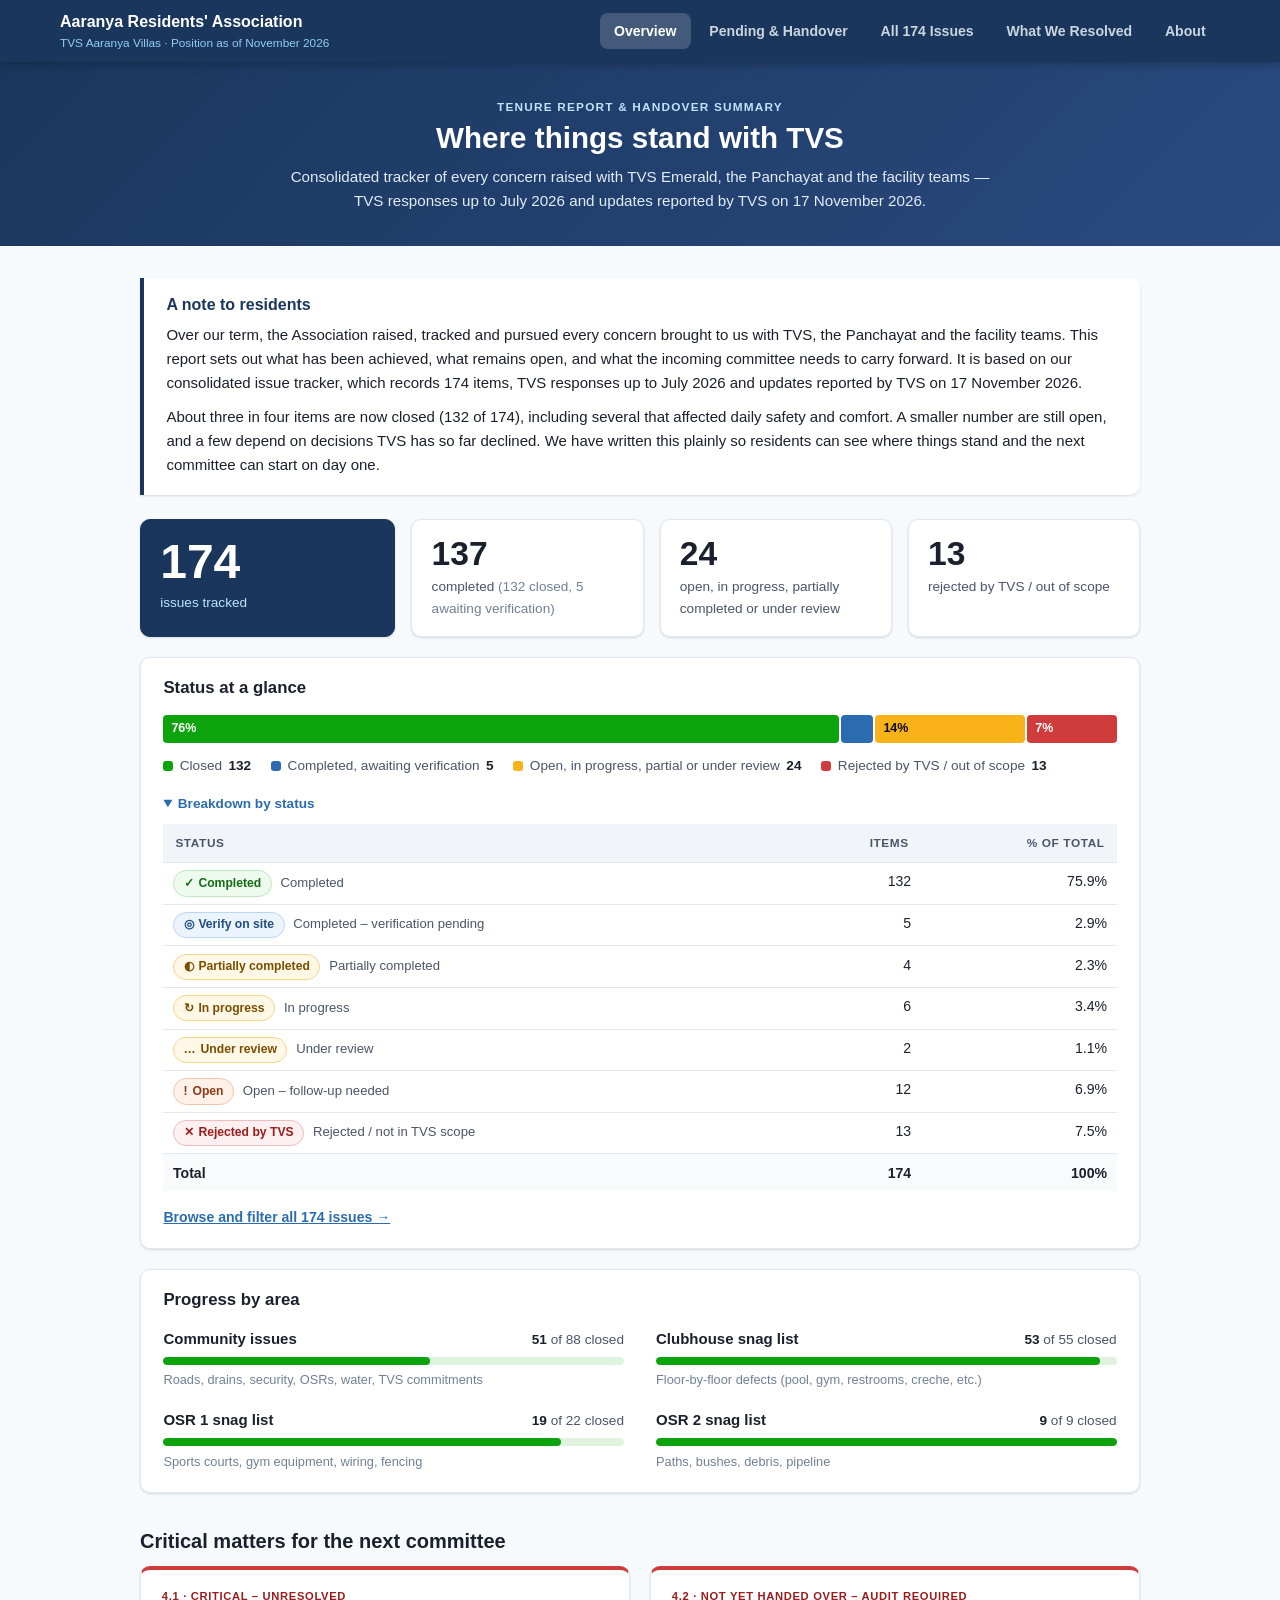
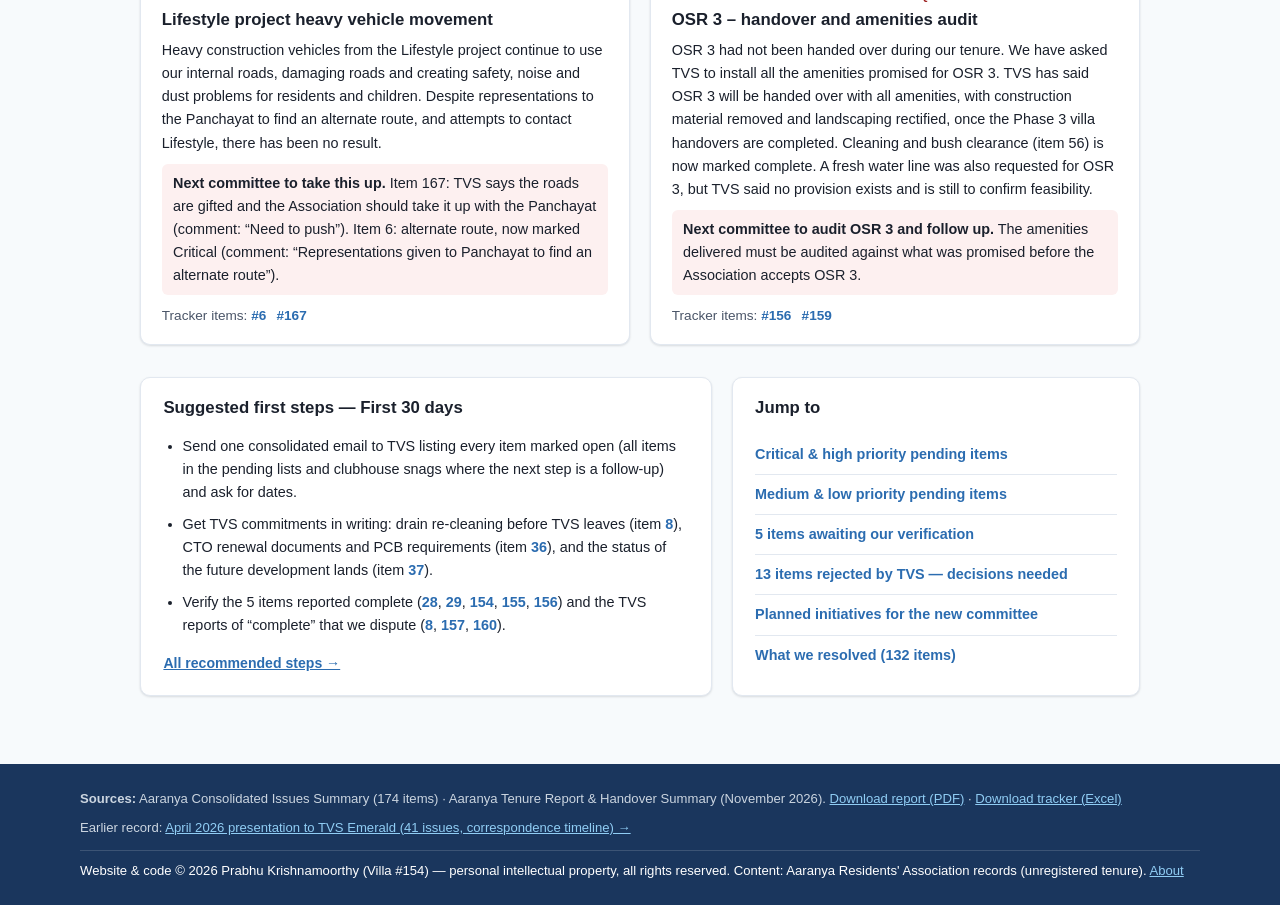
==== commit 5780089e: "Add link-preview tags, About page with ownership notice, LICENSE - Open Graph / Twitter meta tags an" ====
--- a/index.html
+++ b/index.html
@@ -5,6 +5,27 @@
   <meta name="viewport" content="width=device-width, initial-scale=1.0">
   <title>TVS Aaranya Residents' Association — Issue Tracker &amp; Handover (Nov 2026)</title>
   <meta name="description" content="174 issues tracked with TVS Emerald: 132 closed, 5 awaiting verification, 24 open and 13 rejected. Tenure report and handover summary for the incoming committee, November 2026.">
+  <meta name="author" content="Prabhu Krishnamoorthy">
+  <meta name="copyright" content="© 2026 Prabhu Krishnamoorthy. All rights reserved.">
+  <link rel="canonical" href="https://aaranya-owners.github.io/tvsaaranya-issues/">
+
+  <!-- Link previews (WhatsApp, Facebook, LinkedIn, Telegram, Slack) -->
+  <meta property="og:type" content="website">
+  <meta property="og:site_name" content="TVS Aaranya Villas — Issue Tracker">
+  <meta property="og:title" content="TVS Aaranya Villas — Issue Tracker &amp; Handover Report (Nov 2026)">
+  <meta property="og:description" content="174 issues tracked with TVS Emerald: 132 closed, 5 awaiting verification, 24 open and 13 rejected by TVS. Where every item stands, and what the next committee needs to carry forward.">
+  <meta property="og:url" content="https://aaranya-owners.github.io/tvsaaranya-issues/">
+  <meta property="og:image" content="https://aaranya-owners.github.io/tvsaaranya-issues/assets/og-image.jpg">
+  <meta property="og:image:type" content="image/jpeg">
+  <meta property="og:image:width" content="1200">
+  <meta property="og:image:height" content="630">
+  <meta property="og:image:alt" content="Issue Tracker &amp; Handover Report: 174 issues tracked, 132 closed, 29 open or to verify, 13 rejected by TVS">
+  <!-- X / Twitter -->
+  <meta name="twitter:card" content="summary_large_image">
+  <meta name="twitter:title" content="TVS Aaranya Villas — Issue Tracker &amp; Handover Report (Nov 2026)">
+  <meta name="twitter:description" content="174 issues tracked with TVS Emerald: 132 closed, 5 awaiting verification, 24 open and 13 rejected by TVS.">
+  <meta name="twitter:image" content="https://aaranya-owners.github.io/tvsaaranya-issues/assets/og-image.jpg">
+
   <link rel="stylesheet" href="css/site.css">
 </head>
 <body>
@@ -20,6 +41,7 @@
       <a class="nav-tab" href="#handover" data-view="handover">Pending &amp; Handover</a>
       <a class="nav-tab" href="#tracker" data-view="tracker">All 174 Issues</a>
       <a class="nav-tab" href="#resolved" data-view="resolved">What We Resolved</a>
+      <a class="nav-tab" href="#about" data-view="about">About</a>
     </nav>
   </div>
 </header>
@@ -72,6 +94,45 @@
       <div id="resolved-root"></div>
     </div>
   </section>
+  <!-- ABOUT -->
+  <section id="view-about" class="view" aria-labelledby="h-about">
+    <div class="hero">
+      <p class="eyebrow">About this website</p>
+      <h1 id="h-about">Ownership &amp; sources</h1>
+      <p class="hero-sub">Who owns this website and its code, and where its content comes from.</p>
+    </div>
+    <div class="content about">
+      <section class="card about-owner">
+        <h2 class="card-title">The website and its code are personal property</h2>
+        <p>This website, its design and its source code (including the code repository at
+          <a href="https://github.com/aaranya-owners/tvsaaranya-issues" target="_blank" rel="noopener">github.com/aaranya-owners/tvsaaranya-issues</a>)
+          are the personal intellectual property of <strong>Prabhu Krishnamoorthy, Villa #154, TVS Aaranya</strong>.</p>
+        <p>They were built and are maintained by him in his individual capacity. They are <strong>not</strong> property of the
+          Aaranya Residents' Association, its committee (outgoing or incoming), TVS Emerald or any other party, and they do not
+          pass to any committee at handover.</p>
+        <p>Whether the website or its code is shared, licensed, transferred or handed over to anyone is solely the owner's
+          decision and his individual right. No one else may copy, reuse, republish or modify the code or design without his
+          written permission.</p>
+        <p class="about-copy">© 2026 Prabhu Krishnamoorthy. All rights reserved.</p>
+      </section>
+
+      <section class="card">
+        <h2 class="card-title">The content is Association records</h2>
+        <p>Only the <strong>content</strong> shown here — the issue tracker, TVS responses, comments and the tenure report — comes from
+          the official records of the Aaranya Residents' Association, as compiled by the outgoing committee.</p>
+        <p>Please note that these records are from an <strong>unregistered tenure</strong>: the Association's registration was still
+          pending during this committee's term.</p>
+        <p>Sources:</p>
+        <ul class="steps">
+          <li>Aaranya Consolidated Issues Summary — 174 items, TVS responses up to July 2026 and updates reported by TVS on 17 November 2026
+            (<a href="Aaranya_Consolidated_Issues_Summary%20(3).xlsx" download>Excel</a>)</li>
+          <li>Aaranya Residents' Association — Tenure Report &amp; Handover Summary, position as of November 2026
+            (<a href="Aaranya_Tenure_Report_and_Handover%20(2)%20(1).pdf" target="_blank" rel="noopener">PDF</a>)</li>
+          <li>Earlier record: <a href="archive-april-2026.html">April 2026 presentation to TVS Emerald</a></li>
+        </ul>
+      </section>
+    </div>
+  </section>
 </main>
 
 <footer class="site-footer">
@@ -84,7 +145,8 @@
     <div class="footer-archive">
       Earlier record: <a href="archive-april-2026.html">April 2026 presentation to TVS Emerald (41 issues, correspondence timeline) →</a>
     </div>
-    <div class="footer-sign">Outgoing Committee, Aaranya Residents' Association</div>
+    <div class="footer-owner">Website &amp; code © 2026 Prabhu Krishnamoorthy (Villa #154) — personal intellectual property, all rights reserved.
+      Content: Aaranya Residents' Association records (unregistered tenure). <a href="#about">About</a></div>
   </div>
 </footer>
 
--- a/css/site.css
+++ b/css/site.css
@@ -239,7 +239,10 @@
 .site-footer { background: var(--navy); color: #cbd5e0; font-size: 0.82rem; }
 .footer-inner { max-width: 1160px; margin: 0 auto; padding: 1.5rem 1.25rem; display: grid; gap: 0.5rem; }
 .site-footer a { color: #90cdf4; }
-.footer-sign { color: #fff; font-weight: 600; }
+.footer-owner { color: #fff; border-top: 1px solid rgba(255,255,255,0.15); padding-top: 0.6rem; margin-top: 0.25rem; }
+.about p { margin: 0 0 0.75rem; }
+.about-owner { border-left: 4px solid var(--navy); }
+.about-copy { font-weight: 700; color: var(--navy); margin-top: 1rem !important; }
 
 /* ── Responsive ── */
 @media (max-width: 900px) {
